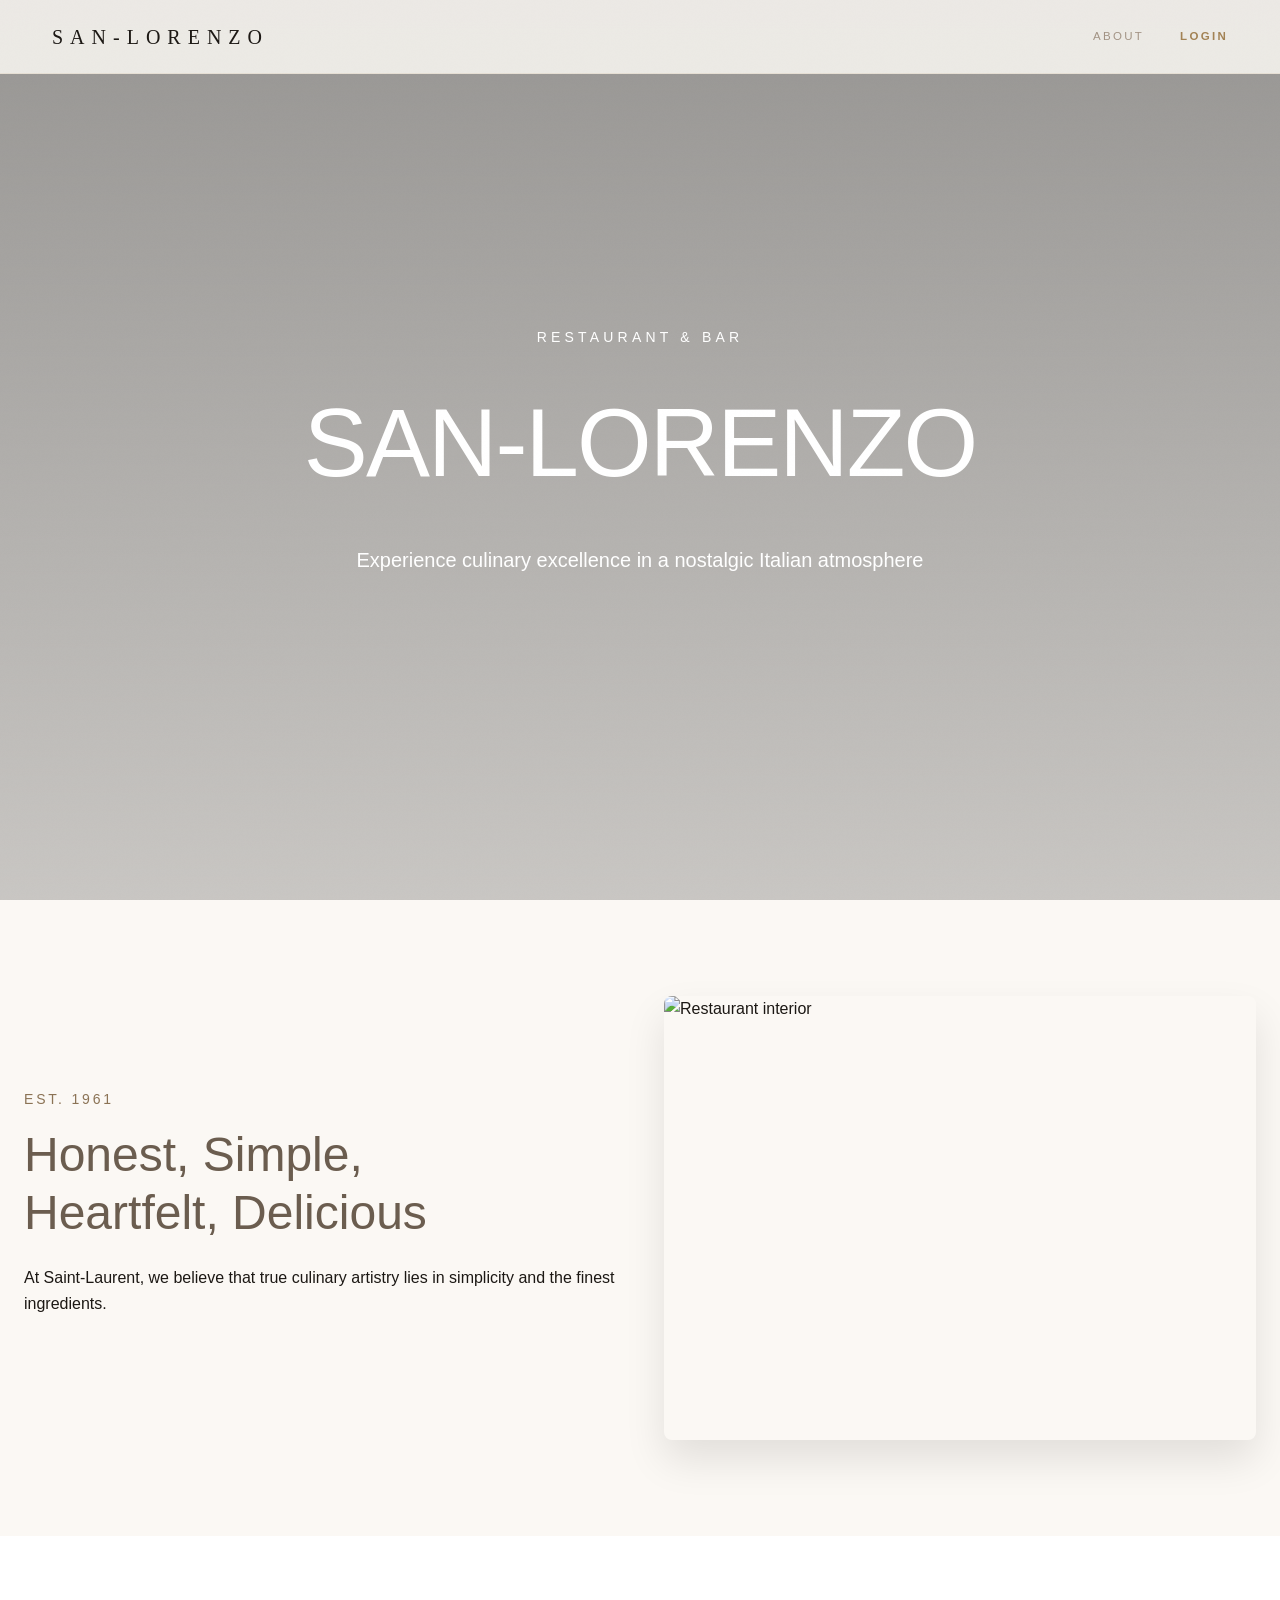
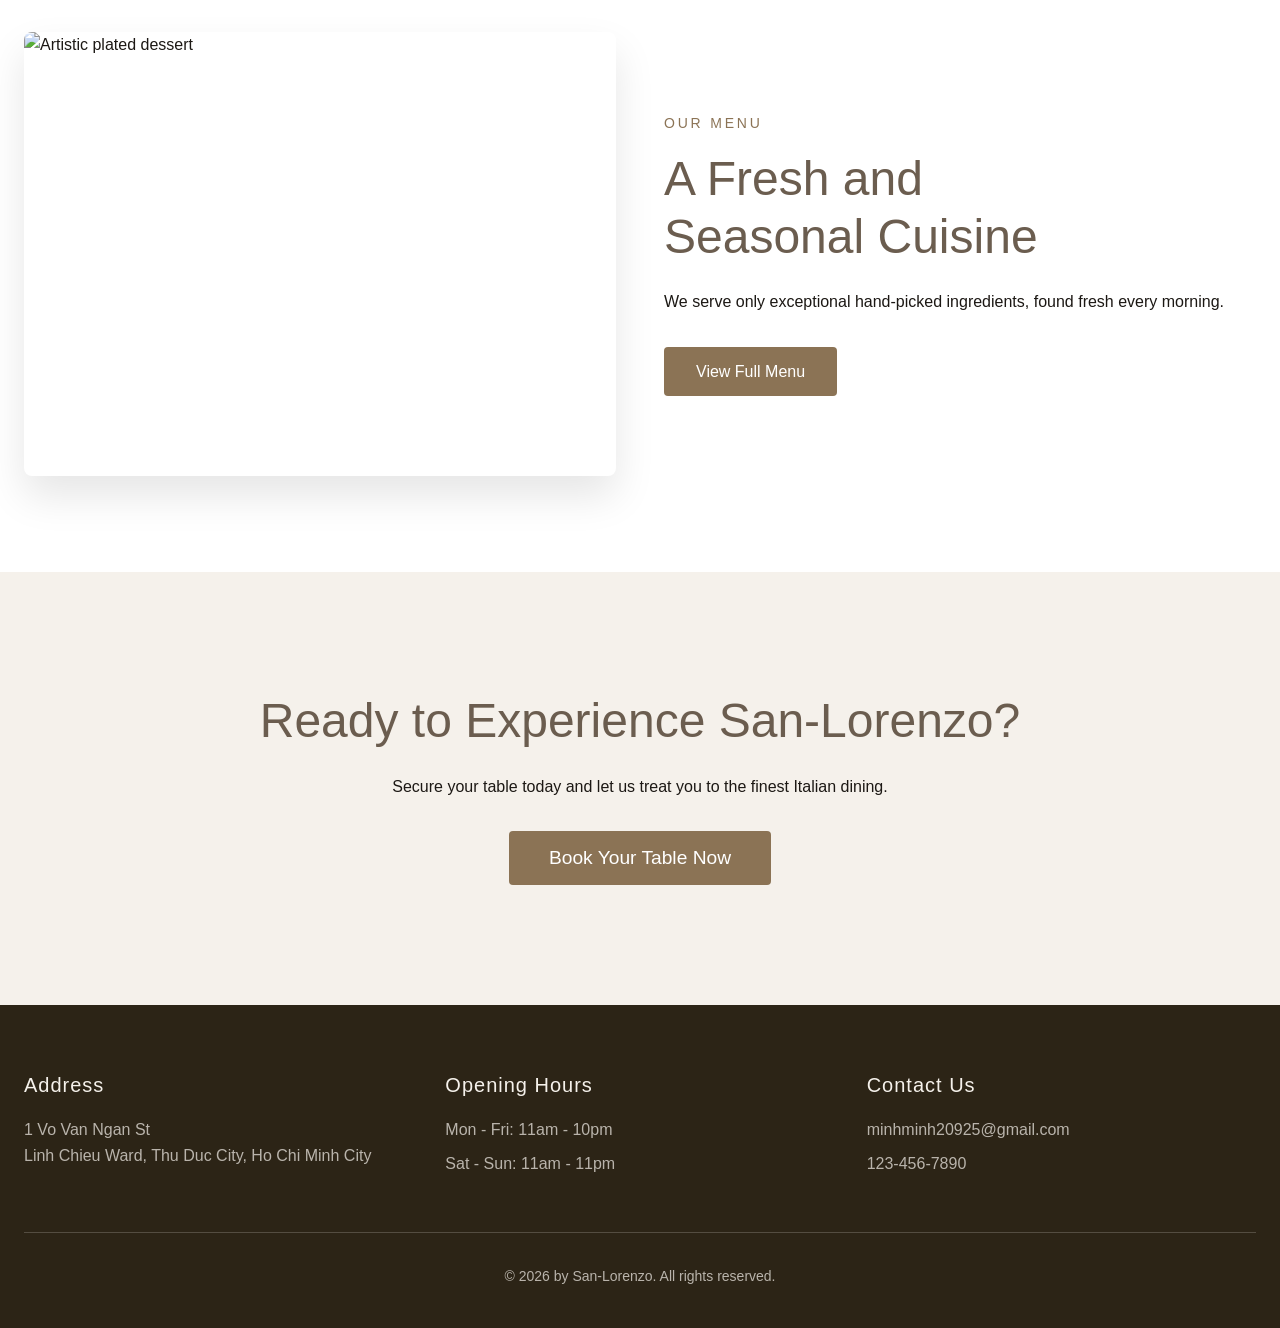
==== web-customer/index.html @ d1b98085 "Add Reset Pass UI" ====
<!DOCTYPE html>
<html lang="en">
<head>
    <meta charset="UTF-8">
    <meta name="viewport" content="width=device-width, initial-scale=1.0">
    <title>Saint-Laurent Restaurant - Fine Dining Experience</title>
    <meta name="description" content="Experience exceptional cuisine at Saint-Laurent Restaurant.">
    <link rel="stylesheet" href="assets/css/main.css">
</head>
<body>

<header id="main-header">
    <a href="index.html" class="logo">SAN-LORENZO</a>
    <nav class="nav-links">
        <a href="#about" class="nav-link">About</a>
        <a href="#" class="nav-link auth-action-btn" id="header-auth-btn" style="color: var(--gold); font-weight: bold;">Login</a>
        <a href="#" class="nav-link hidden" id="logout-btn">Logout</a>
    </nav>
</header>

<section class="hero">
    <div class="hero-bg"></div>
    <div class="hero-overlay"></div>
    <div class="container hero-content fade-in">
        <span class="hero-subtitle">Restaurant & Bar</span>
        <h1>SAN-LORENZO</h1>
        <p style="font-size: 1.25rem;">Experience culinary excellence in a nostalgic Italian atmosphere</p>
    </div>
</section>

<section id="about" class="section">
    <div class="container grid-2">
        <div class="fade-in">
            <span class="tagline">Est. 1961</span>
            <h2 class="section-title">Honest, Simple,<br>Heartfelt, Delicious</h2>
            <p style="margin-bottom: 2rem;">At Saint-Laurent, we believe that true culinary artistry lies in simplicity and the finest ingredients.</p>
        </div>
        <div class="fade-in" style="transition-delay: 0.2s;">
            <div class="image-wrapper">
                <img src="https://horizons-cdn.hostinger.com/6707bb84-8c4f-444d-b6a9-fda62e5d70c9/liubov-ilchuk-_qzowg2oaj4-unsplash-19MDs.jpg" alt="Restaurant interior">
            </div>
        </div>
    </div>
</section>

<section id="menu" class="section bg-white">
    <div class="container grid-2">
        <div class="fade-in">
            <div class="image-wrapper">
                <img src="https://horizons-cdn.hostinger.com/6707bb84-8c4f-444d-b6a9-fda62e5d70c9/nima-naseri-hxoqzxezzmi-unsplash-TOrf6.jpg" alt="Artistic plated dessert">
            </div>
        </div>
        <div class="fade-in" style="transition-delay: 0.2s;">
            <span class="tagline">Our Menu</span>
            <h2 class="section-title">A Fresh and<br>Seasonal Cuisine</h2>
            <p style="margin-bottom: 2rem;">We serve only exceptional hand-picked ingredients, found fresh every morning.</p>
            <a href="#" class="btn">View Full Menu</a>
        </div>
    </div>
</section>

<section class="section bg-primary" style="text-align: center; padding: 120px 0;">
    <div class="container fade-in">
        <h2 class="section-title">Ready to Experience San-Lorenzo?</h2>
        <p style="margin-bottom: 2rem; max-width: 600px; margin-left: auto; margin-right: auto;">
            Secure your table today and let us treat you to the finest Italian dining.
        </p>
        <button class="btn auth-action-btn" style="font-size: 1.2rem; padding: 16px 40px;">
            Book Your Table Now
        </button>
    </div>
</section>

<footer id="contact">
    <div class="container">
        <div class="grid-3">
            <div class="fade-in">
                <h3>Address</h3>
                <address>1 Vo Van Ngan St<br>Linh Chieu Ward, Thu Duc City, Ho Chi Minh City</address>
            </div>
            <div class="fade-in" style="transition-delay: 0.2s;">
                <h3>Opening Hours</h3>
                <p>Mon - Fri: 11am - 10pm</p>
                <p>Sat - Sun: 11am - 11pm</p>
            </div>
            <div class="fade-in" style="transition-delay: 0.4s;">
                <h3>Contact Us</h3>
                <p>minhminh20925@gmail.com</p>
                <p>123-456-7890</p>
            </div>
        </div>
        <div class="footer-bottom">
            <p>© 2026 by San-Lorenzo. All rights reserved.</p>
        </div>
    </div>
</footer>

<div id="login-modal" class="modal-overlay hidden">
    <div class="modal-container fade-in appear">
        <button class="close-btn">&times;</button>
        <div class="form-card" style="margin: 0; box-shadow: none;">
            <div class="text-center" style="margin-bottom: 2rem;">
                <h2 class="section-title" style="margin-bottom: 0.5rem; font-size: 2rem;">Welcome</h2>
                <p>Please log in to make a reservation</p>
            </div>
            <form id="login-form">
                <div class="form-group">
                    <label class="form-label">Email *</label>
                    <input type="email" id="login-email" class="form-control" placeholder="minh@gmail.com" required>
                </div>
                <div class="form-group" style="margin-bottom: 10px;">
                    <label class="form-label">Password *</label>
                    <div class="password-wrapper">
                        <input type="password" id="login-password" class="form-control" placeholder="••••••••" required>
                        <button type="button" class="toggle-password" tabindex="-1" aria-label="Toggle password visibility">
                            <svg class="eye-icon" xmlns="http://www.w3.org/2000/svg" width="20" height="20" viewBox="0 0 24 24" fill="none" stroke="currentColor" stroke-width="2" stroke-linecap="round" stroke-linejoin="round"><path d="M2 12s3-7 10-7 10 7 10 7-3 7-10 7-10-7-10-7Z"/><circle cx="12" cy="12" r="3"/></svg>
                        </button>
                    </div>
                </div>
                <div style="text-align: right; margin-bottom: 24px;">
                    <a href="#" id="show-forgot-btn" style="color: var(--text-main); font-size: 0.85rem; text-decoration: underline;">Forgot password?</a>
                </div>
                <button type="submit" class="btn" style="width: 100%; padding: 16px; font-size: 1.1rem;">Login</button>
                <p style="text-align: center; margin-top: 1.5rem; font-size: 0.9rem;">
                    Don't have an account? <a href="#" id="show-register-btn" style="color: var(--accent); font-weight: bold;">Register here</a>
                </p>
            </form>
        </div>
    </div>
</div>

<div id="register-modal" class="modal-overlay hidden">
    <div class="modal-container fade-in appear" style="max-height: 90vh; overflow-y: auto;">
        <button class="close-btn">&times;</button>
        <div class="form-card" style="margin: 0; box-shadow: none;">
            <div class="text-center" style="margin-bottom: 2rem;">
                <h2 class="section-title" style="margin-bottom: 0.5rem; font-size: 2rem;">Create Account</h2>
            </div>
            <form id="register-form">
                <div class="form-group">
                    <label class="form-label">Full Name *</label>
                    <input type="text" id="reg-name" class="form-control" placeholder="Truong Minh" required>
                </div>
                <div class="form-group">
                    <label class="form-label">Phone *</label>
                    <input type="tel" id="reg-phone" class="form-control" placeholder="+84 1234567890" required>
                </div>
                <div class="form-group">
                    <label class="form-label">Email *</label>
                    <input type="email" id="reg-email" class="form-control" placeholder="minh@gmail.com" required>
                </div>
                <div class="form-group">
                    <label class="form-label">Password *</label>
                    <div class="password-wrapper">
                        <input type="password" id="reg-password" class="form-control" placeholder="••••••••" required>
                        <button type="button" class="toggle-password" tabindex="-1" aria-label="Toggle password visibility">
                            <svg class="eye-icon" xmlns="http://www.w3.org/2000/svg" width="20" height="20" viewBox="0 0 24 24" fill="none" stroke="currentColor" stroke-width="2" stroke-linecap="round" stroke-linejoin="round"><path d="M2 12s3-7 10-7 10 7 10 7-3 7-10 7-10-7-10-7Z"/><circle cx="12" cy="12" r="3"/></svg>
                        </button>
                    </div>
                </div>
                <div class="form-group">
                    <label class="form-label">Confirm Password *</label>
                    <div class="password-wrapper">
                        <input type="password" id="reg-confirm-password" class="form-control" placeholder="••••••••" required>
                        <button type="button" class="toggle-password" tabindex="-1" aria-label="Toggle password visibility">
                            <svg class="eye-icon" xmlns="http://www.w3.org/2000/svg" width="20" height="20" viewBox="0 0 24 24" fill="none" stroke="currentColor" stroke-width="2" stroke-linecap="round" stroke-linejoin="round"><path d="M2 12s3-7 10-7 10 7 10 7-3 7-10 7-10-7-10-7Z"/><circle cx="12" cy="12" r="3"/></svg>
                        </button>
                    </div>
                </div>
                <button type="submit" class="btn" style="width: 100%; padding: 16px; font-size: 1.1rem;">Register</button>
                <p style="text-align: center; margin-top: 1.5rem; font-size: 0.9rem;">
                    Already have an account? <a href="#" id="show-login-btn" style="color: var(--accent); font-weight: bold;">Login here</a>
                </p>
            </form>
        </div>
    </div>
</div>

<div id="forgot-modal" class="modal-overlay hidden">
    <div class="modal-container fade-in appear">
        <button class="close-btn">&times;</button>
        <div class="form-card" style="margin: 0; box-shadow: none;">
            <div class="text-center" style="margin-bottom: 2rem;">
                <h2 class="section-title" style="margin-bottom: 0.5rem; font-size: 2rem;">Reset Password</h2>
                <p>Enter your email to receive a reset link</p>
            </div>
            <form id="forgot-form">
                <div class="form-group">
                    <label class="form-label">Email *</label>
                    <input type="email" id="forgot-email" class="form-control" placeholder="minh@gmail.com" required>
                </div>
                <button type="submit" class="btn" style="width: 100%; padding: 16px; font-size: 1.1rem;">Continue</button>
                <p style="text-align: center; margin-top: 1.5rem; font-size: 0.9rem;">
                    Remembered? <a href="#" id="back-to-login-btn" style="color: var(--accent); font-weight: bold;">Back to Login</a>
                </p>
            </form>
        </div>
    </div>
</div>

<div id="reset-modal" class="modal-overlay hidden">
    <div class="modal-container fade-in appear">
        <button class="close-btn">&times;</button>
        <div class="form-card" style="margin: 0; box-shadow: none;">
            <div class="text-center" style="margin-bottom: 2rem;">
                <h2 class="section-title" style="margin-bottom: 0.5rem; font-size: 2rem;">New Password</h2>
                <p>Please create a new password</p>
            </div>
            <form id="reset-form">
                <div class="form-group">
                    <label class="form-label">New Password *</label>
                    <div class="password-wrapper">
                        <input type="password" id="reset-password" class="form-control" placeholder="••••••••" required>
                        <button type="button" class="toggle-password" tabindex="-1" aria-label="Toggle password visibility">
                            <svg class="eye-icon" xmlns="http://www.w3.org/2000/svg" width="20" height="20" viewBox="0 0 24 24" fill="none" stroke="currentColor" stroke-width="2" stroke-linecap="round" stroke-linejoin="round"><path d="M2 12s3-7 10-7 10 7 10 7-3 7-10 7-10-7-10-7Z"/><circle cx="12" cy="12" r="3"/></svg>
                        </button>
                    </div>
                </div>
                <div class="form-group">
                    <label class="form-label">Confirm Password *</label>
                    <div class="password-wrapper">
                        <input type="password" id="reset-confirm" class="form-control" placeholder="••••••••" required>
                        <button type="button" class="toggle-password" tabindex="-1" aria-label="Toggle password visibility">
                            <svg class="eye-icon" xmlns="http://www.w3.org/2000/svg" width="20" height="20" viewBox="0 0 24 24" fill="none" stroke="currentColor" stroke-width="2" stroke-linecap="round" stroke-linejoin="round"><path d="M2 12s3-7 10-7 10 7 10 7-3 7-10 7-10-7-10-7Z"/><circle cx="12" cy="12" r="3"/></svg>
                        </button>
                    </div>
                </div>
                <button type="submit" class="btn" style="width: 100%; padding: 16px; font-size: 1.1rem;">Update Password</button>
            </form>
        </div>
    </div>
</div>

<script type="module" src="js/pages/home.js"></script>

</body>
</html>
---- web-customer/assets/css/main.css ----
/* --- BASE --- */
@import url('base/variables.css');
@import url('base/reset.css');

/* --- LAYOUT --- */
@import url('layout/header.css');
@import url('layout/footer.css');

/* --- COMPONENTS --- */
@import url('components/buttons.css');
@import url('components/forms.css');
@import url('components/modals.css');

/* --- PAGES --- */
@import url('pages/home.css');
@import url('pages/reservation.css');
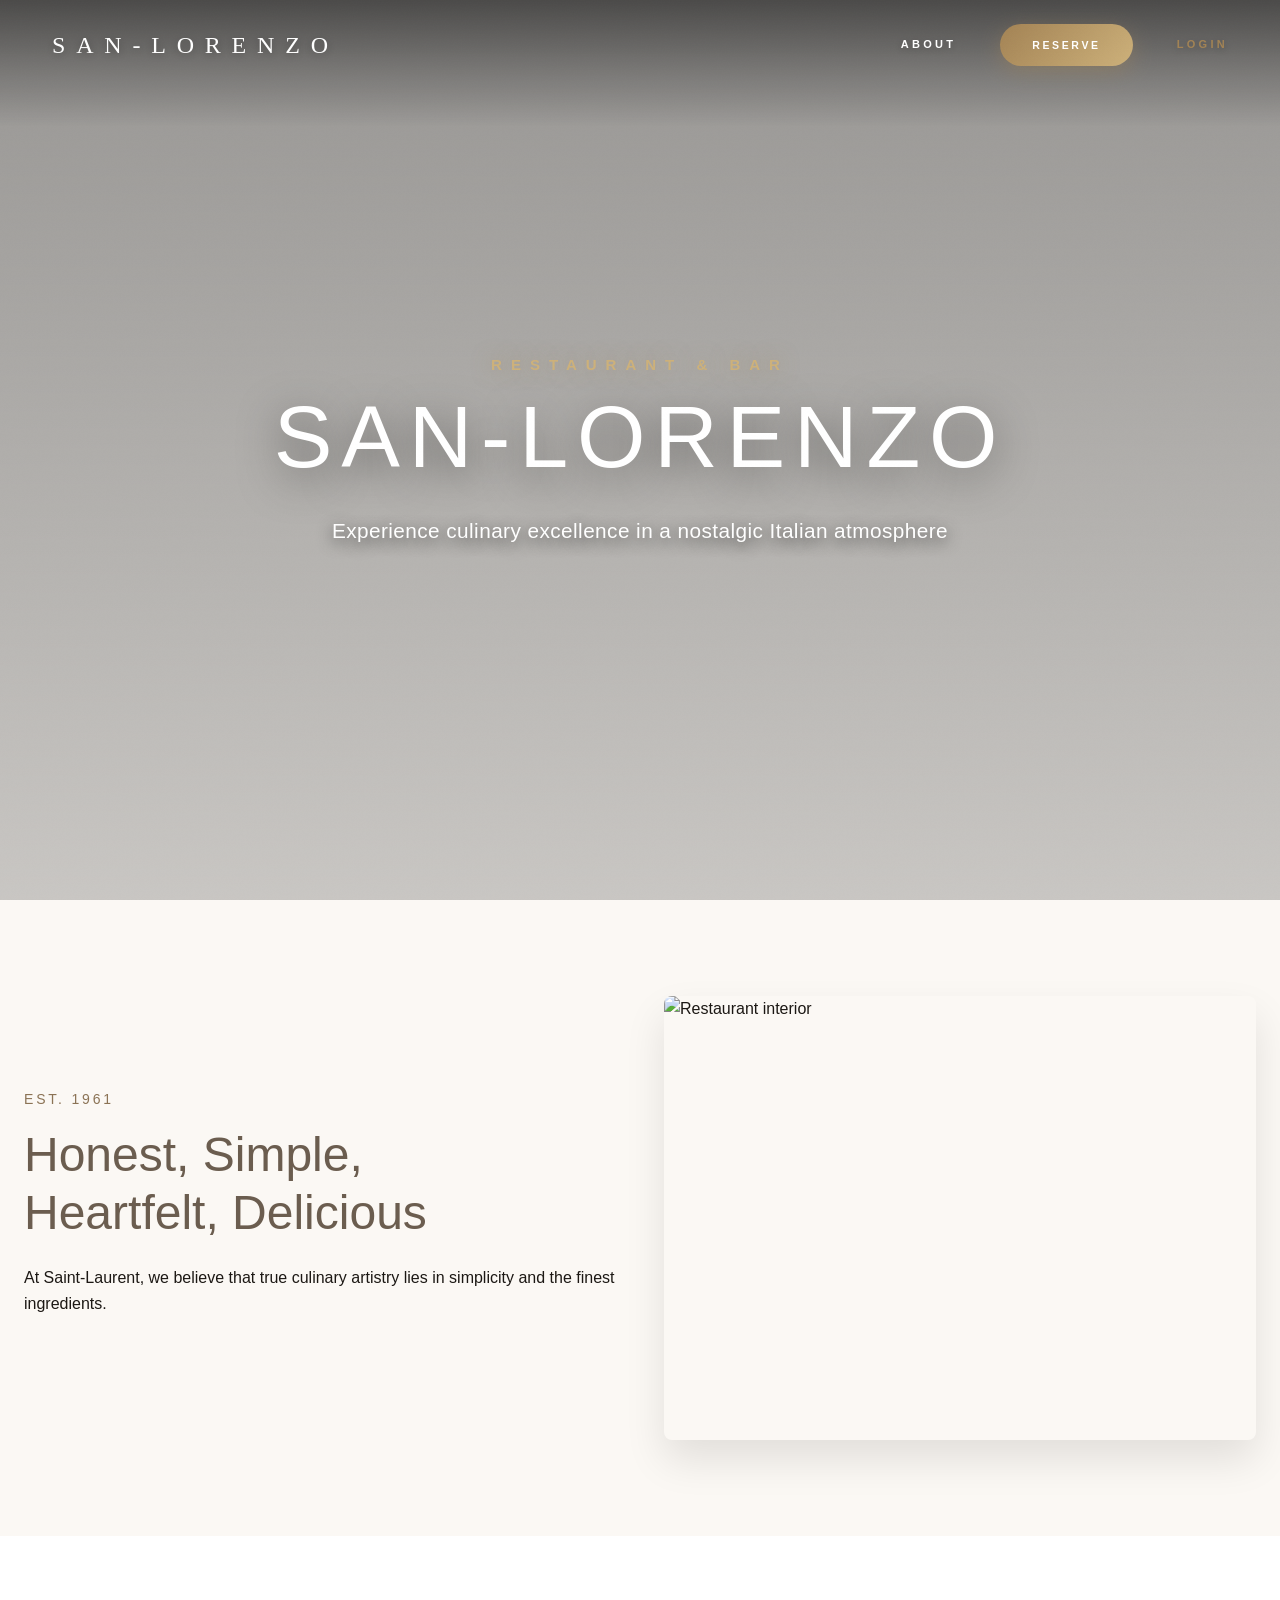
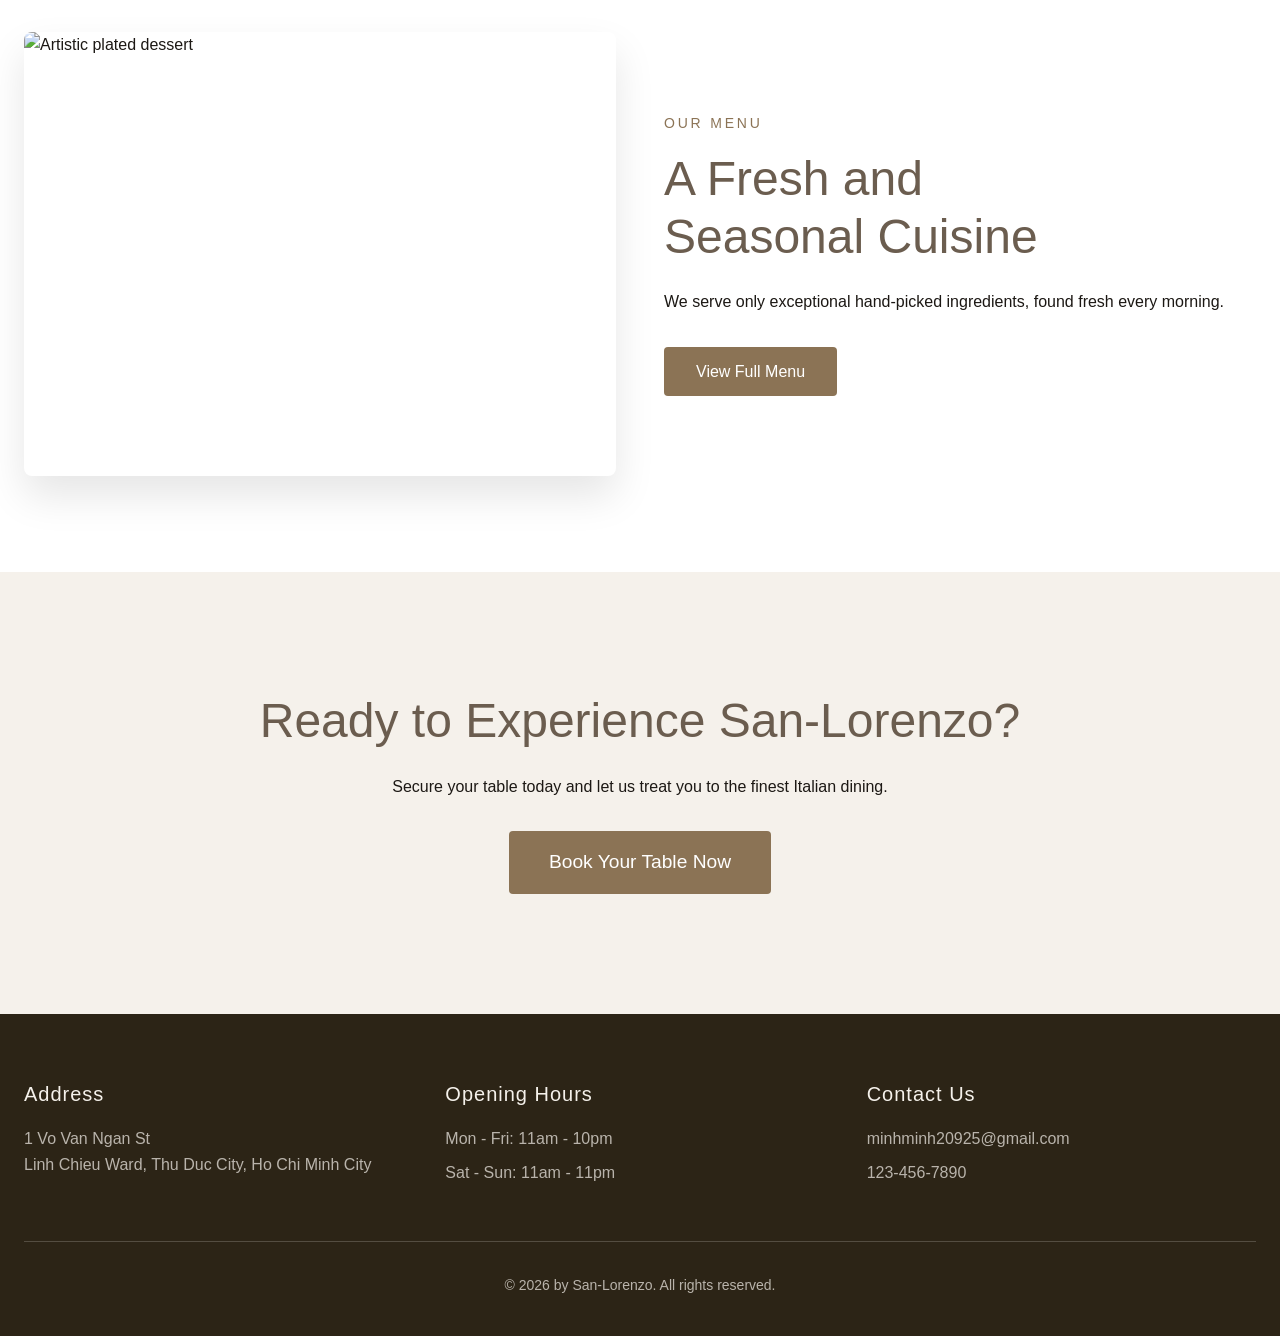
==== commit 1b462635: "update reservation flow + UI improvements" ====
--- a/web-customer/index.html
+++ b/web-customer/index.html
@@ -12,9 +12,17 @@
 <header id="main-header">
     <a href="index.html" class="logo">SAN-LORENZO</a>
     <nav class="nav-links">
-        <a href="#about" class="nav-link">About</a>
+        <a href="index.html#about" class="nav-link">About</a>
+        <a href="reservation.html" class="nav-link btn-reserve-header">Reserve</a>
+        
+        <!-- Nhóm hiển thị khi chưa đăng nhập (Sẽ được JS điều khiển) -->
         <a href="#" class="nav-link auth-action-btn" id="header-auth-btn" style="color: var(--gold); font-weight: bold;">Login</a>
-        <a href="#" class="nav-link hidden" id="logout-btn">Logout</a>
+        
+        <!-- Nhóm hiển thị khi đã đăng nhập (Sẽ được JS điều khiển) -->
+        <div id="nav-auth-group" class="nav-auth-group" style="display: none;">
+            <span class="nav-link user-hi" id="user-greeting">Hi, Guest</span>
+            <a href="#" class="nav-link" id="logout-btn">Sign Out</a>
+        </div>
     </nav>
 </header>
 
@@ -24,7 +32,7 @@
     <div class="container hero-content fade-in">
         <span class="hero-subtitle">Restaurant & Bar</span>
         <h1>SAN-LORENZO</h1>
-        <p style="font-size: 1.25rem;">Experience culinary excellence in a nostalgic Italian atmosphere</p>
+        <p>Experience culinary excellence in a nostalgic Italian atmosphere</p>
     </div>
 </section>
 
@@ -65,9 +73,9 @@
         <p style="margin-bottom: 2rem; max-width: 600px; margin-left: auto; margin-right: auto;">
             Secure your table today and let us treat you to the finest Italian dining.
         </p>
-        <button class="btn auth-action-btn" style="font-size: 1.2rem; padding: 16px 40px;">
+        <a href="reservation.html" class="btn" style="font-size: 1.2rem; padding: 16px 40px; display: inline-block;">
             Book Your Table Now
-        </button>
+        </a>
     </div>
 </section>
 
@@ -95,6 +103,25 @@
     </div>
 </footer>
 
+    <!-- MY BOOKINGS MODAL (Đồng bộ với trang reservation) -->
+    <div id="bookings-modal" class="modal-overlay hidden" style="z-index: 2000;">
+        <div class="modal-container fade-in appear" style="max-width: 500px;">
+            <button class="close-btn" id="close-bookings-btn">&times;</button>
+            <div class="form-card" style="margin: 0; box-shadow: none; background: transparent;">
+                <h3 class="section-title" style="font-size: 24px; font-style: italic; margin-bottom: 24px; border-bottom: 1px solid var(--parchment); padding-bottom: 12px;">Your Reservations</h3>
+                
+                <div class="modal-tabs" style="display: flex; gap: 32px; border-bottom: 1px solid var(--parchment); margin-bottom: 24px;">
+                    <button class="tab-btn active" id="tab-upcoming">Upcoming</button>
+                    <button class="tab-btn" id="tab-history">History</button>
+                </div>
+
+                <div id="bookings-list" class="booking-list" style="max-height: 400px; overflow-y: auto;">
+                    <p class="empty-state">Loading your reservations...</p>
+                </div>
+            </div>
+        </div>
+    </div>
+
 <div id="login-modal" class="modal-overlay hidden">
     <div class="modal-container fade-in appear">
         <button class="close-btn">&times;</button>
--- a/web-customer/assets/css/main.css
+++ b/web-customer/assets/css/main.css
@@ -10,6 +10,7 @@
 @import url('components/buttons.css');
 @import url('components/forms.css');
 @import url('components/modals.css');
+@import url('components/notifications.css');
 
 /* --- PAGES --- */
 @import url('pages/home.css');
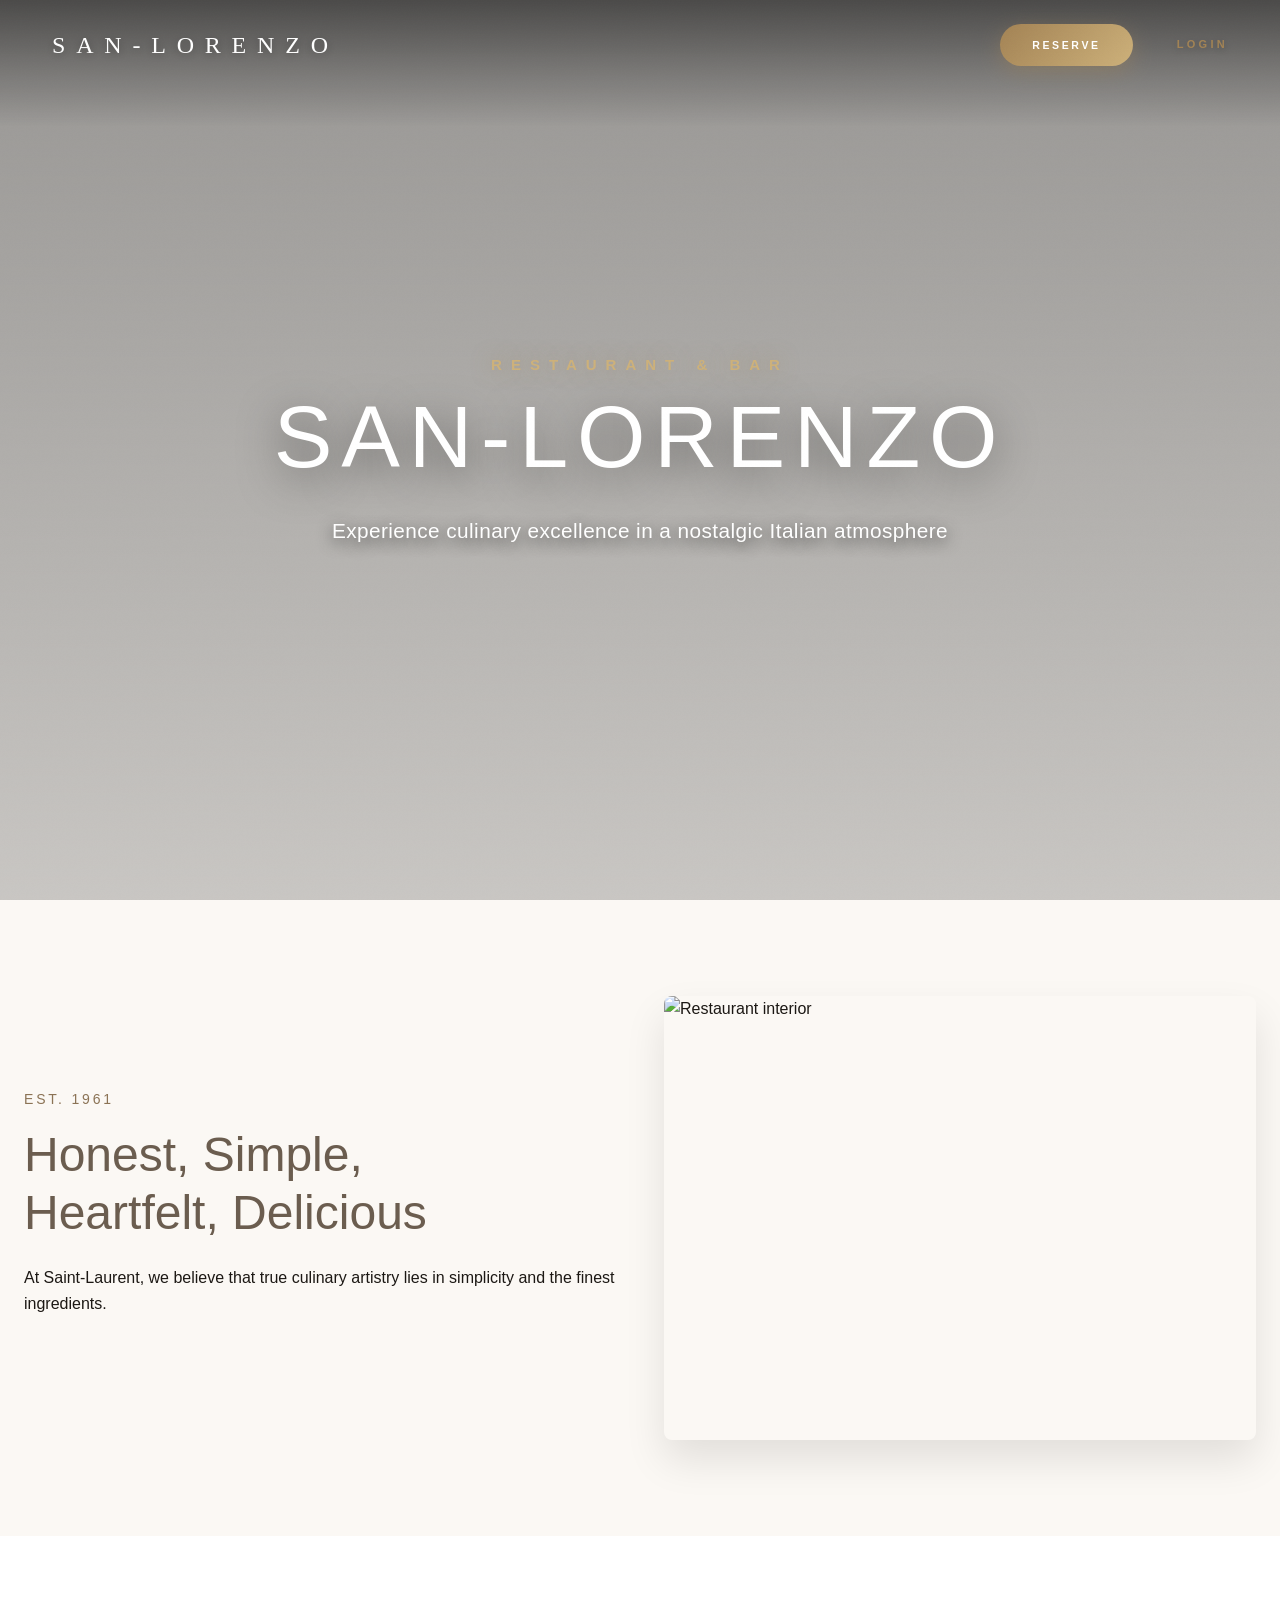
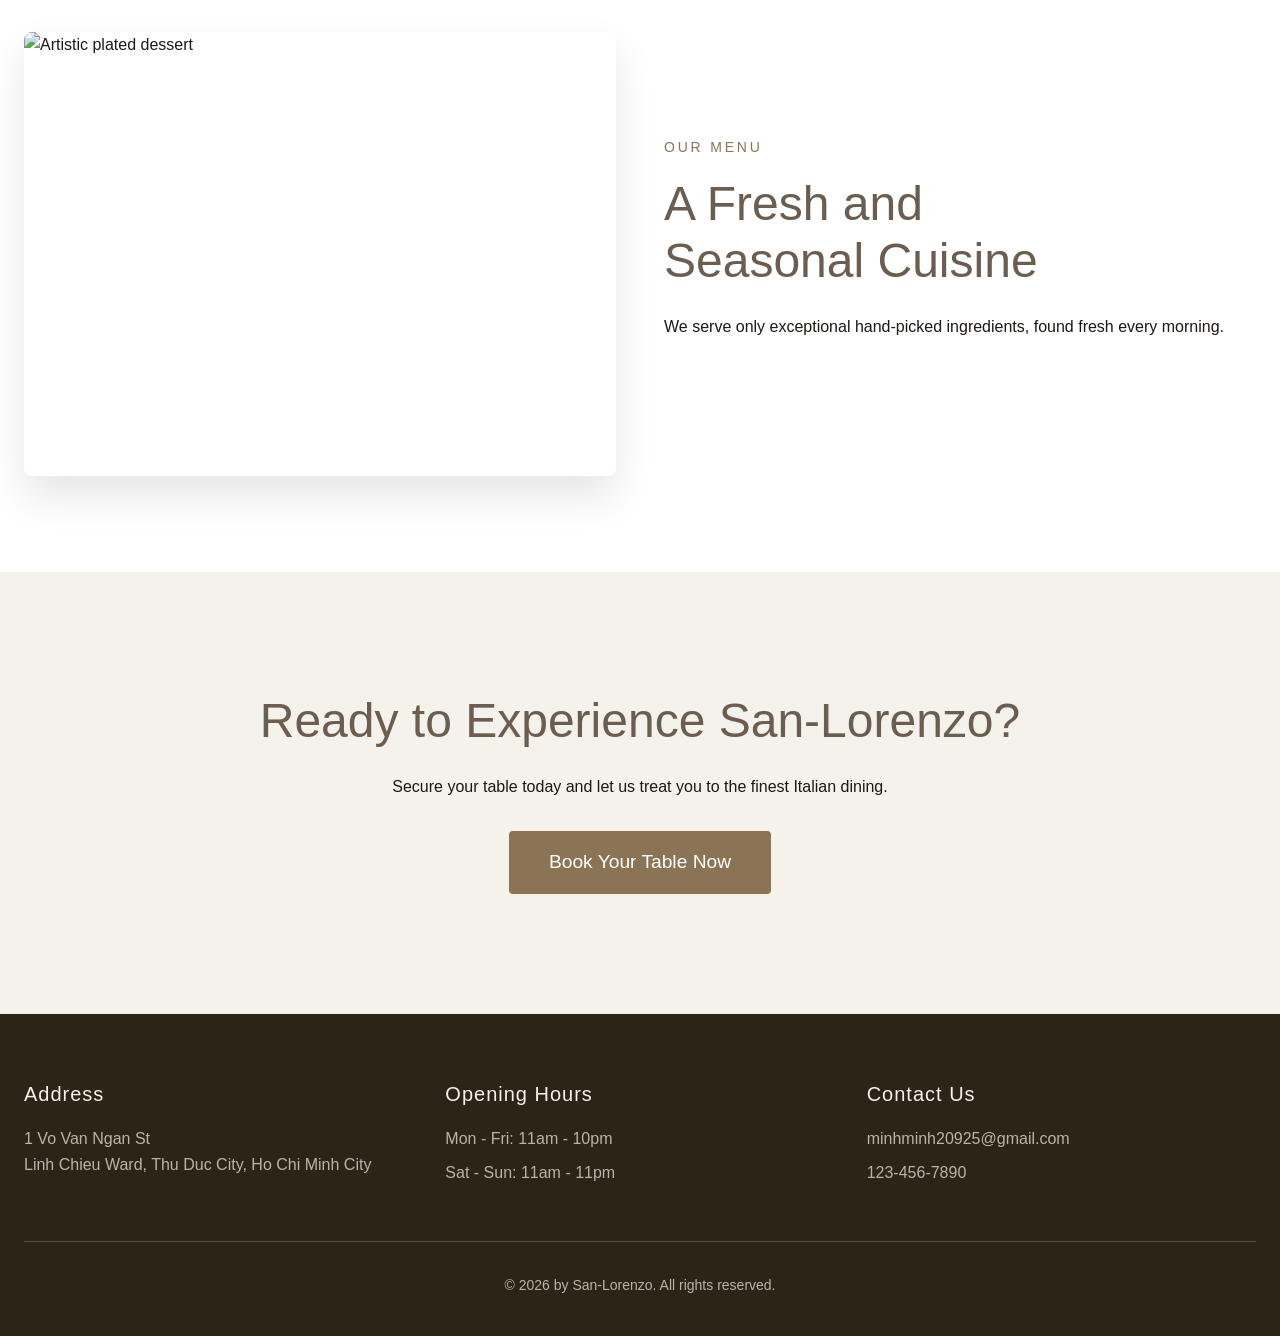
==== commit 1e76fbde: "Update profile + change password + email service" ====
--- a/web-customer/index.html
+++ b/web-customer/index.html
@@ -12,16 +12,30 @@
 <header id="main-header">
     <a href="index.html" class="logo">SAN-LORENZO</a>
     <nav class="nav-links">
-        <a href="index.html#about" class="nav-link">About</a>
         <a href="reservation.html" class="nav-link btn-reserve-header">Reserve</a>
-        
-        <!-- Nhóm hiển thị khi chưa đăng nhập (Sẽ được JS điều khiển) -->
+
+        <!-- Chưa đăng nhập -->
         <a href="#" class="nav-link auth-action-btn" id="header-auth-btn" style="color: var(--gold); font-weight: bold;">Login</a>
         
-        <!-- Nhóm hiển thị khi đã đăng nhập (Sẽ được JS điều khiển) -->
+        <!-- Đã đăng nhập -->
         <div id="nav-auth-group" class="nav-auth-group" style="display: none;">
             <span class="nav-link user-hi" id="user-greeting">Hi, Guest</span>
-            <a href="#" class="nav-link" id="logout-btn">Sign Out</a>
+            <div class="gear-dropdown" id="gear-dropdown">
+                <button class="gear-btn" id="gear-btn">
+                    <svg viewBox="0 0 24 24"><circle cx="12" cy="12" r="3"/><path d="M19.4 15a1.65 1.65 0 0 0 .33 1.82l.06.06a2 2 0 1 1-2.83 2.83l-.06-.06a1.65 1.65 0 0 0-1.82-.33 1.65 1.65 0 0 0-1 1.51V21a2 2 0 0 1-4 0v-.09A1.65 1.65 0 0 0 9 19.4a1.65 1.65 0 0 0-1.82.33l-.06.06a2 2 0 1 1-2.83-2.83l.06-.06A1.65 1.65 0 0 0 4.68 15a1.65 1.65 0 0 0-1.51-1H3a2 2 0 0 1 0-4h.09A1.65 1.65 0 0 0 4.6 9a1.65 1.65 0 0 0-.33-1.82l-.06-.06a2 2 0 1 1 2.83-2.83l.06.06A1.65 1.65 0 0 0 9 4.68a1.65 1.65 0 0 0 1-1.51V3a2 2 0 0 1 4 0v.09a1.65 1.65 0 0 0 1 1.51 1.65 1.65 0 0 0 1.82-.33l.06-.06a2 2 0 1 1 2.83 2.83l-.06.06A1.65 1.65 0 0 0 19.4 9a1.65 1.65 0 0 0 1.51 1H21a2 2 0 0 1 0 4h-.09a1.65 1.65 0 0 0-1.51 1z"/></svg>
+                </button>
+                <div class="gear-menu">
+                    <a href="profile.html" class="gear-menu-item">
+                        <svg viewBox="0 0 24 24"><path d="M20 21v-2a4 4 0 0 0-4-4H8a4 4 0 0 0-4 4v2"/><circle cx="12" cy="7" r="4"/></svg>
+                        Profile
+                    </a>
+                    <div class="gear-menu-divider"></div>
+                    <button class="gear-menu-item danger" id="logout-btn">
+                        <svg viewBox="0 0 24 24"><path d="M9 21H5a2 2 0 0 1-2-2V5a2 2 0 0 1 2-2h4"/><polyline points="16 17 21 12 16 7"/><line x1="21" y1="12" x2="9" y2="12"/></svg>
+                        Sign Out
+                    </button>
+                </div>
+            </div>
         </div>
     </nav>
 </header>
@@ -62,7 +76,6 @@
             <span class="tagline">Our Menu</span>
             <h2 class="section-title">A Fresh and<br>Seasonal Cuisine</h2>
             <p style="margin-bottom: 2rem;">We serve only exceptional hand-picked ingredients, found fresh every morning.</p>
-            <a href="#" class="btn">View Full Menu</a>
         </div>
     </div>
 </section>
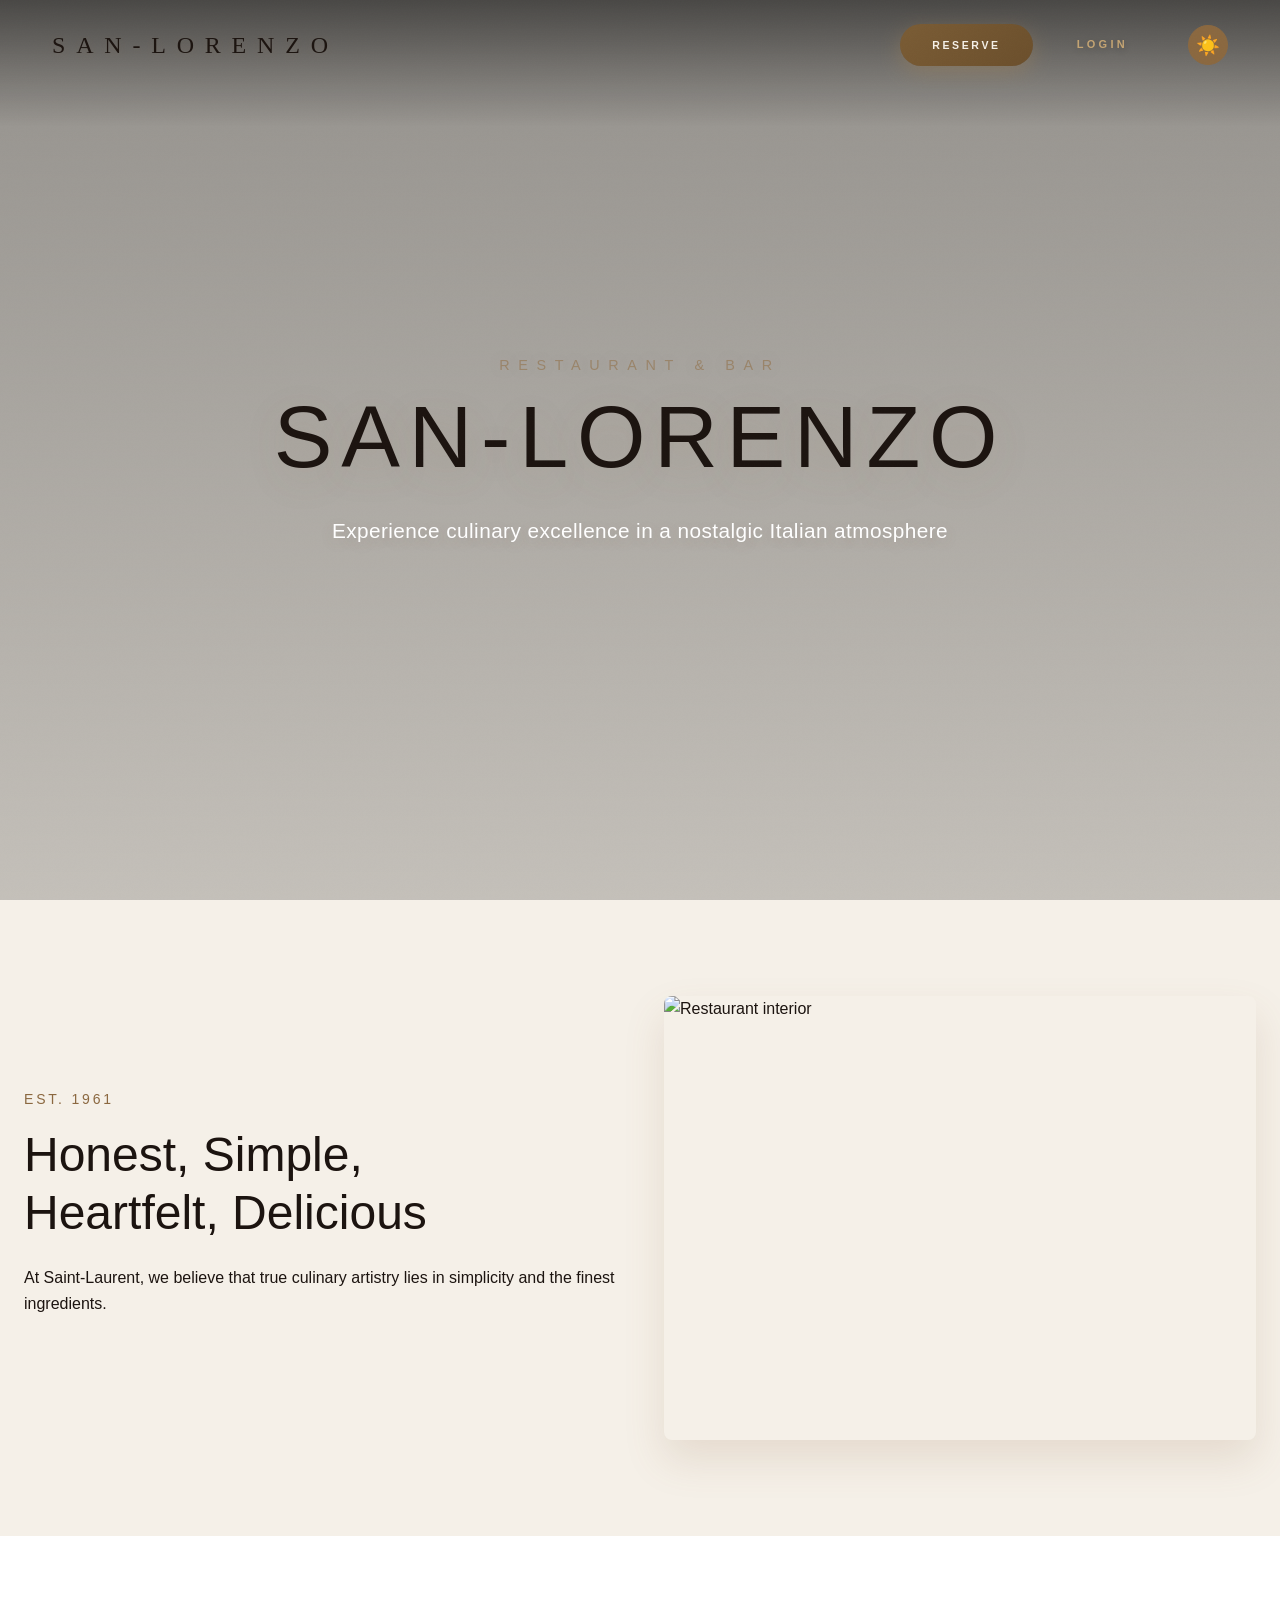
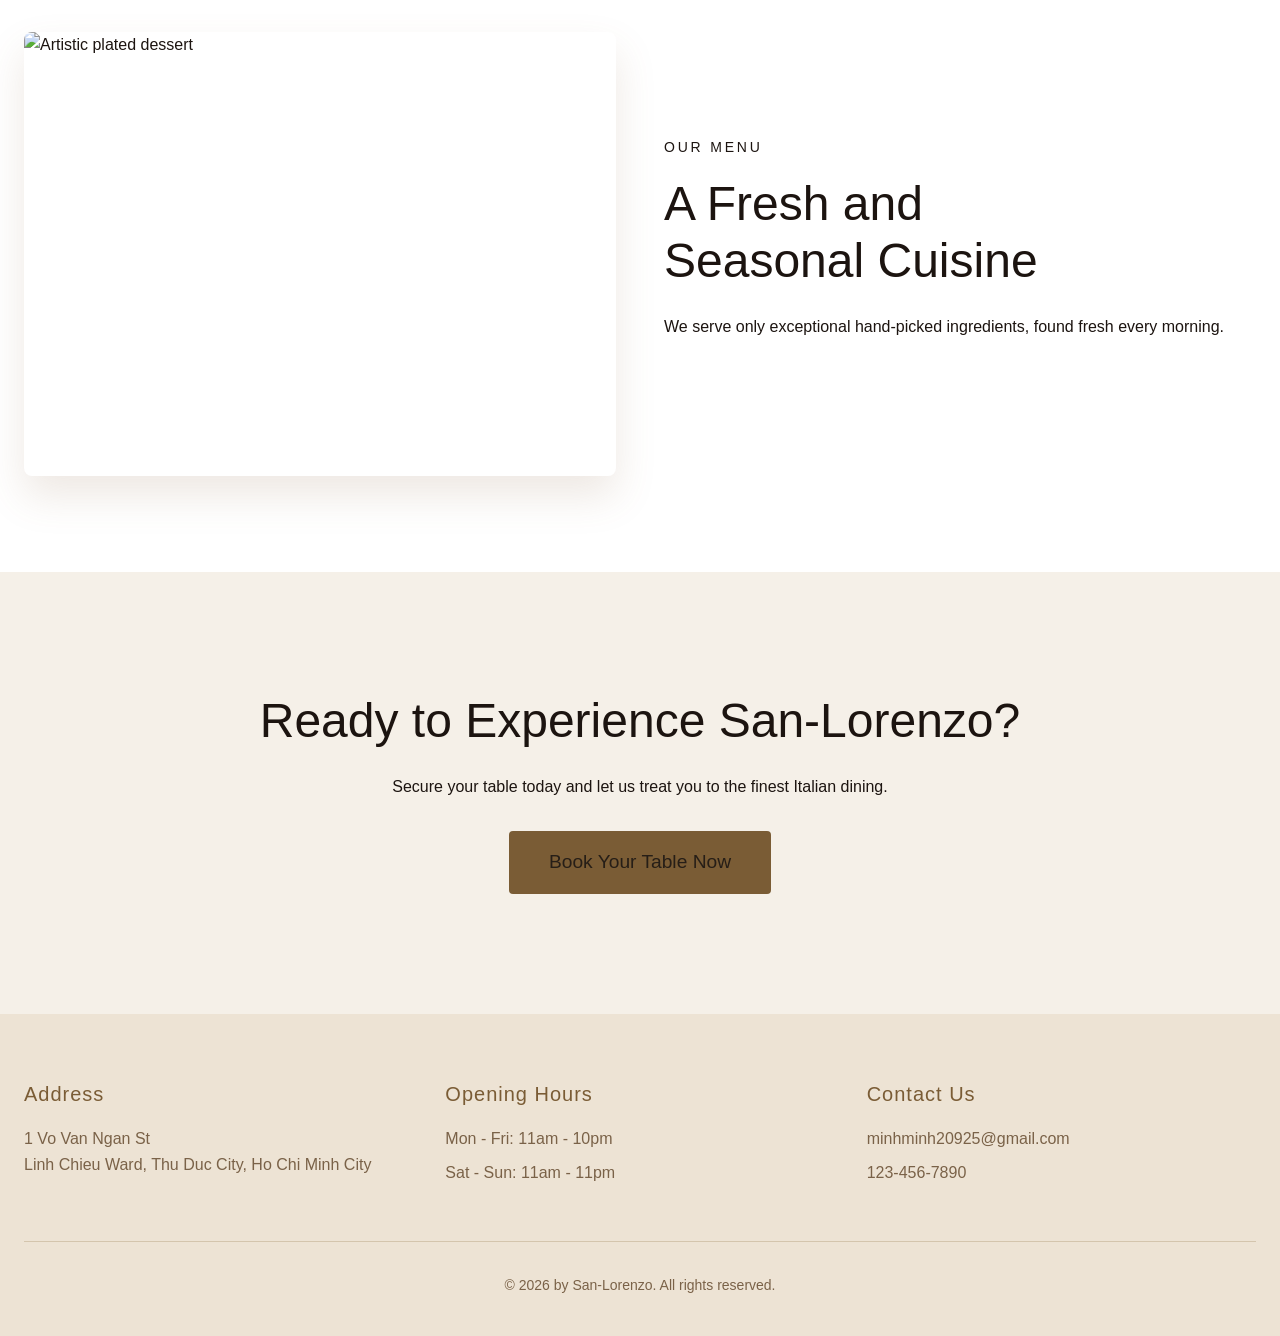
==== commit a16fba74: "Add dark/white mode feature" ====
--- a/web-customer/index.html
+++ b/web-customer/index.html
@@ -1,129 +1,164 @@
 <!DOCTYPE html>
 <html lang="en">
+
 <head>
+    <script>
+      (function(){
+        var s = localStorage.getItem('sl-theme');
+        var p = window.matchMedia('(prefers-color-scheme: light)').matches;
+        if(s==='light'||(!s&&p)){
+          document.documentElement.style.backgroundColor='#F5F0E8';
+          document.body && document.body.classList.add('light-mode');
+        } else {
+          document.documentElement.style.backgroundColor='#1C1410';
+        }
+      })();
+    </script>
     <meta charset="UTF-8">
     <meta name="viewport" content="width=device-width, initial-scale=1.0">
     <title>Saint-Laurent Restaurant - Fine Dining Experience</title>
     <meta name="description" content="Experience exceptional cuisine at Saint-Laurent Restaurant.">
     <link rel="stylesheet" href="assets/css/main.css">
 </head>
+
 <body>
 
-<header id="main-header">
-    <a href="index.html" class="logo">SAN-LORENZO</a>
-    <nav class="nav-links">
-        <a href="reservation.html" class="nav-link btn-reserve-header">Reserve</a>
-
-        <!-- Chưa đăng nhập -->
-        <a href="#" class="nav-link auth-action-btn" id="header-auth-btn" style="color: var(--gold); font-weight: bold;">Login</a>
-        
-        <!-- Đã đăng nhập -->
-        <div id="nav-auth-group" class="nav-auth-group" style="display: none;">
-            <span class="nav-link user-hi" id="user-greeting">Hi, Guest</span>
-            <div class="gear-dropdown" id="gear-dropdown">
-                <button class="gear-btn" id="gear-btn">
-                    <svg viewBox="0 0 24 24"><circle cx="12" cy="12" r="3"/><path d="M19.4 15a1.65 1.65 0 0 0 .33 1.82l.06.06a2 2 0 1 1-2.83 2.83l-.06-.06a1.65 1.65 0 0 0-1.82-.33 1.65 1.65 0 0 0-1 1.51V21a2 2 0 0 1-4 0v-.09A1.65 1.65 0 0 0 9 19.4a1.65 1.65 0 0 0-1.82.33l-.06.06a2 2 0 1 1-2.83-2.83l.06-.06A1.65 1.65 0 0 0 4.68 15a1.65 1.65 0 0 0-1.51-1H3a2 2 0 0 1 0-4h.09A1.65 1.65 0 0 0 4.6 9a1.65 1.65 0 0 0-.33-1.82l-.06-.06a2 2 0 1 1 2.83-2.83l.06.06A1.65 1.65 0 0 0 9 4.68a1.65 1.65 0 0 0 1-1.51V3a2 2 0 0 1 4 0v.09a1.65 1.65 0 0 0 1 1.51 1.65 1.65 0 0 0 1.82-.33l.06-.06a2 2 0 1 1 2.83 2.83l-.06.06A1.65 1.65 0 0 0 19.4 9a1.65 1.65 0 0 0 1.51 1H21a2 2 0 0 1 0 4h-.09a1.65 1.65 0 0 0-1.51 1z"/></svg>
-                </button>
-                <div class="gear-menu">
-                    <a href="profile.html" class="gear-menu-item">
-                        <svg viewBox="0 0 24 24"><path d="M20 21v-2a4 4 0 0 0-4-4H8a4 4 0 0 0-4 4v2"/><circle cx="12" cy="7" r="4"/></svg>
-                        Profile
-                    </a>
-                    <div class="gear-menu-divider"></div>
-                    <button class="gear-menu-item danger" id="logout-btn">
-                        <svg viewBox="0 0 24 24"><path d="M9 21H5a2 2 0 0 1-2-2V5a2 2 0 0 1 2-2h4"/><polyline points="16 17 21 12 16 7"/><line x1="21" y1="12" x2="9" y2="12"/></svg>
-                        Sign Out
+    <header id="main-header">
+        <a href="index.html" class="logo">SAN-LORENZO</a>
+        <nav class="nav-links">
+            <a href="reservation.html" class="nav-link btn-reserve-header">Reserve</a>
+
+            <a href="#" class="nav-link auth-action-btn" id="header-auth-btn"
+                style="color: var(--gold); font-weight: bold;">Login</a>
+
+            <button id="theme-toggle" class="theme-toggle-btn" aria-label="Switch to Light Mode" title="Switch to Light Mode">🌙</button>
+
+            <!-- Đã đăng nhập -->
+            <div id="nav-auth-group" class="nav-auth-group" style="display: none;">
+                <span class="nav-link user-hi" id="user-greeting">Hi, Guest</span>
+                <div class="gear-dropdown" id="gear-dropdown">
+                    <button class="gear-btn" id="gear-btn">
+                        <svg viewBox="0 0 24 24">
+                            <circle cx="12" cy="12" r="3" />
+                            <path
+                                d="M19.4 15a1.65 1.65 0 0 0 .33 1.82l.06.06a2 2 0 1 1-2.83 2.83l-.06-.06a1.65 1.65 0 0 0-1.82-.33 1.65 1.65 0 0 0-1 1.51V21a2 2 0 0 1-4 0v-.09A1.65 1.65 0 0 0 9 19.4a1.65 1.65 0 0 0-1.82.33l-.06.06a2 2 0 1 1-2.83-2.83l.06-.06A1.65 1.65 0 0 0 4.68 15a1.65 1.65 0 0 0-1.51-1H3a2 2 0 0 1 0-4h.09A1.65 1.65 0 0 0 4.6 9a1.65 1.65 0 0 0-.33-1.82l-.06-.06a2 2 0 1 1 2.83-2.83l.06.06A1.65 1.65 0 0 0 9 4.68a1.65 1.65 0 0 0 1-1.51V3a2 2 0 0 1 4 0v.09a1.65 1.65 0 0 0 1 1.51 1.65 1.65 0 0 0 1.82-.33l.06-.06a2 2 0 1 1 2.83 2.83l-.06.06A1.65 1.65 0 0 0 19.4 9a1.65 1.65 0 0 0 1.51 1H21a2 2 0 0 1 0 4h-.09a1.65 1.65 0 0 0-1.51 1z" />
+                        </svg>
                     </button>
-                </div>
-            </div>
-        </div>
-    </nav>
-</header>
-
-<section class="hero">
-    <div class="hero-bg"></div>
-    <div class="hero-overlay"></div>
-    <div class="container hero-content fade-in">
-        <span class="hero-subtitle">Restaurant & Bar</span>
-        <h1>SAN-LORENZO</h1>
-        <p>Experience culinary excellence in a nostalgic Italian atmosphere</p>
-    </div>
-</section>
-
-<section id="about" class="section">
-    <div class="container grid-2">
-        <div class="fade-in">
-            <span class="tagline">Est. 1961</span>
-            <h2 class="section-title">Honest, Simple,<br>Heartfelt, Delicious</h2>
-            <p style="margin-bottom: 2rem;">At Saint-Laurent, we believe that true culinary artistry lies in simplicity and the finest ingredients.</p>
-        </div>
-        <div class="fade-in" style="transition-delay: 0.2s;">
-            <div class="image-wrapper">
-                <img src="https://horizons-cdn.hostinger.com/6707bb84-8c4f-444d-b6a9-fda62e5d70c9/liubov-ilchuk-_qzowg2oaj4-unsplash-19MDs.jpg" alt="Restaurant interior">
-            </div>
-        </div>
-    </div>
-</section>
-
-<section id="menu" class="section bg-white">
-    <div class="container grid-2">
-        <div class="fade-in">
-            <div class="image-wrapper">
-                <img src="https://horizons-cdn.hostinger.com/6707bb84-8c4f-444d-b6a9-fda62e5d70c9/nima-naseri-hxoqzxezzmi-unsplash-TOrf6.jpg" alt="Artistic plated dessert">
-            </div>
-        </div>
-        <div class="fade-in" style="transition-delay: 0.2s;">
-            <span class="tagline">Our Menu</span>
-            <h2 class="section-title">A Fresh and<br>Seasonal Cuisine</h2>
-            <p style="margin-bottom: 2rem;">We serve only exceptional hand-picked ingredients, found fresh every morning.</p>
-        </div>
-    </div>
-</section>
-
-<section class="section bg-primary" style="text-align: center; padding: 120px 0;">
-    <div class="container fade-in">
-        <h2 class="section-title">Ready to Experience San-Lorenzo?</h2>
-        <p style="margin-bottom: 2rem; max-width: 600px; margin-left: auto; margin-right: auto;">
-            Secure your table today and let us treat you to the finest Italian dining.
-        </p>
-        <a href="reservation.html" class="btn" style="font-size: 1.2rem; padding: 16px 40px; display: inline-block;">
-            Book Your Table Now
-        </a>
-    </div>
-</section>
-
-<footer id="contact">
-    <div class="container">
-        <div class="grid-3">
+                    <div class="gear-menu">
+                        <a href="profile.html" class="gear-menu-item">
+                            <svg viewBox="0 0 24 24">
+                                <path d="M20 21v-2a4 4 0 0 0-4-4H8a4 4 0 0 0-4 4v2" />
+                                <circle cx="12" cy="7" r="4" />
+                            </svg>
+                            Profile
+                        </a>
+                        <div class="gear-menu-divider"></div>
+                        <button class="gear-menu-item danger" id="logout-btn">
+                            <svg viewBox="0 0 24 24">
+                                <path d="M9 21H5a2 2 0 0 1-2-2V5a2 2 0 0 1 2-2h4" />
+                                <polyline points="16 17 21 12 16 7" />
+                                <line x1="21" y1="12" x2="9" y2="12" />
+                            </svg>
+                            Sign Out
+                        </button>
+                    </div>
+                </div>
+            </div>
+        </nav>
+    </header>
+
+    <section class="hero">
+        <div class="hero-bg"></div>
+        <div class="hero-overlay"></div>
+        <div class="container hero-content fade-in">
+            <span class="hero-subtitle">Restaurant & Bar</span>
+            <h1>SAN-LORENZO</h1>
+            <p>Experience culinary excellence in a nostalgic Italian atmosphere</p>
+        </div>
+    </section>
+
+    <section id="about" class="section">
+        <div class="container grid-2">
             <div class="fade-in">
-                <h3>Address</h3>
-                <address>1 Vo Van Ngan St<br>Linh Chieu Ward, Thu Duc City, Ho Chi Minh City</address>
+                <span class="tagline">Est. 1961</span>
+                <h2 class="section-title">Honest, Simple,<br>Heartfelt, Delicious</h2>
+                <p style="margin-bottom: 2rem;">At Saint-Laurent, we believe that true culinary artistry lies in
+                    simplicity and the finest ingredients.</p>
             </div>
             <div class="fade-in" style="transition-delay: 0.2s;">
-                <h3>Opening Hours</h3>
-                <p>Mon - Fri: 11am - 10pm</p>
-                <p>Sat - Sun: 11am - 11pm</p>
-            </div>
-            <div class="fade-in" style="transition-delay: 0.4s;">
-                <h3>Contact Us</h3>
-                <p>minhminh20925@gmail.com</p>
-                <p>123-456-7890</p>
-            </div>
-        </div>
-        <div class="footer-bottom">
-            <p>© 2026 by San-Lorenzo. All rights reserved.</p>
-        </div>
-    </div>
-</footer>
+                <div class="image-wrapper">
+                    <img src="https://horizons-cdn.hostinger.com/6707bb84-8c4f-444d-b6a9-fda62e5d70c9/liubov-ilchuk-_qzowg2oaj4-unsplash-19MDs.jpg"
+                        alt="Restaurant interior">
+                </div>
+            </div>
+        </div>
+    </section>
+
+    <section id="menu" class="section bg-white">
+        <div class="container grid-2">
+            <div class="fade-in">
+                <div class="image-wrapper">
+                    <img src="https://horizons-cdn.hostinger.com/6707bb84-8c4f-444d-b6a9-fda62e5d70c9/nima-naseri-hxoqzxezzmi-unsplash-TOrf6.jpg"
+                        alt="Artistic plated dessert">
+                </div>
+            </div>
+            <div class="fade-in" style="transition-delay: 0.2s;">
+                <span class="tagline">Our Menu</span>
+                <h2 class="section-title">A Fresh and<br>Seasonal Cuisine</h2>
+                <p style="margin-bottom: 2rem;">We serve only exceptional hand-picked ingredients, found fresh every
+                    morning.</p>
+            </div>
+        </div>
+    </section>
+
+    <section class="section bg-primary" style="text-align: center; padding: 120px 0;">
+        <div class="container fade-in">
+            <h2 class="section-title">Ready to Experience San-Lorenzo?</h2>
+            <p style="margin-bottom: 2rem; max-width: 600px; margin-left: auto; margin-right: auto;">
+                Secure your table today and let us treat you to the finest Italian dining.
+            </p>
+            <a href="reservation.html" class="btn"
+                style="font-size: 1.2rem; padding: 16px 40px; display: inline-block;">
+                Book Your Table Now
+            </a>
+        </div>
+    </section>
+
+    <footer id="contact">
+        <div class="container">
+            <div class="grid-3">
+                <div class="fade-in">
+                    <h3>Address</h3>
+                    <address>1 Vo Van Ngan St<br>Linh Chieu Ward, Thu Duc City, Ho Chi Minh City</address>
+                </div>
+                <div class="fade-in" style="transition-delay: 0.2s;">
+                    <h3>Opening Hours</h3>
+                    <p>Mon - Fri: 11am - 10pm</p>
+                    <p>Sat - Sun: 11am - 11pm</p>
+                </div>
+                <div class="fade-in" style="transition-delay: 0.4s;">
+                    <h3>Contact Us</h3>
+                    <p>minhminh20925@gmail.com</p>
+                    <p>123-456-7890</p>
+                </div>
+            </div>
+            <div class="footer-bottom">
+                <p>© 2026 by San-Lorenzo. All rights reserved.</p>
+            </div>
+        </div>
+    </footer>
 
     <!-- MY BOOKINGS MODAL (Đồng bộ với trang reservation) -->
     <div id="bookings-modal" class="modal-overlay hidden" style="z-index: 2000;">
         <div class="modal-container fade-in appear" style="max-width: 500px;">
             <button class="close-btn" id="close-bookings-btn">&times;</button>
             <div class="form-card" style="margin: 0; box-shadow: none; background: transparent;">
-                <h3 class="section-title" style="font-size: 24px; font-style: italic; margin-bottom: 24px; border-bottom: 1px solid var(--parchment); padding-bottom: 12px;">Your Reservations</h3>
-                
-                <div class="modal-tabs" style="display: flex; gap: 32px; border-bottom: 1px solid var(--parchment); margin-bottom: 24px;">
+                <h3 class="section-title"
+                    style="font-size: 24px; font-style: italic; margin-bottom: 24px; border-bottom: 1px solid var(--parchment); padding-bottom: 12px;">
+                    Your Reservations</h3>
+
+                <div class="modal-tabs"
+                    style="display: flex; gap: 32px; border-bottom: 1px solid var(--parchment); margin-bottom: 24px;">
                     <button class="tab-btn active" id="tab-upcoming">Upcoming</button>
                     <button class="tab-btn" id="tab-history">History</button>
                 </div>
@@ -135,143 +170,189 @@
         </div>
     </div>
 
-<div id="login-modal" class="modal-overlay hidden">
-    <div class="modal-container fade-in appear">
-        <button class="close-btn">&times;</button>
-        <div class="form-card" style="margin: 0; box-shadow: none;">
-            <div class="text-center" style="margin-bottom: 2rem;">
-                <h2 class="section-title" style="margin-bottom: 0.5rem; font-size: 2rem;">Welcome</h2>
-                <p>Please log in to make a reservation</p>
-            </div>
-            <form id="login-form">
-                <div class="form-group">
-                    <label class="form-label">Email *</label>
-                    <input type="email" id="login-email" class="form-control" placeholder="minh@gmail.com" required>
-                </div>
-                <div class="form-group" style="margin-bottom: 10px;">
-                    <label class="form-label">Password *</label>
-                    <div class="password-wrapper">
-                        <input type="password" id="login-password" class="form-control" placeholder="••••••••" required>
-                        <button type="button" class="toggle-password" tabindex="-1" aria-label="Toggle password visibility">
-                            <svg class="eye-icon" xmlns="http://www.w3.org/2000/svg" width="20" height="20" viewBox="0 0 24 24" fill="none" stroke="currentColor" stroke-width="2" stroke-linecap="round" stroke-linejoin="round"><path d="M2 12s3-7 10-7 10 7 10 7-3 7-10 7-10-7-10-7Z"/><circle cx="12" cy="12" r="3"/></svg>
-                        </button>
-                    </div>
-                </div>
-                <div style="text-align: right; margin-bottom: 24px;">
-                    <a href="#" id="show-forgot-btn" style="color: var(--text-main); font-size: 0.85rem; text-decoration: underline;">Forgot password?</a>
-                </div>
-                <button type="submit" class="btn" style="width: 100%; padding: 16px; font-size: 1.1rem;">Login</button>
-                <p style="text-align: center; margin-top: 1.5rem; font-size: 0.9rem;">
-                    Don't have an account? <a href="#" id="show-register-btn" style="color: var(--accent); font-weight: bold;">Register here</a>
-                </p>
-            </form>
-        </div>
-    </div>
-</div>
-
-<div id="register-modal" class="modal-overlay hidden">
-    <div class="modal-container fade-in appear" style="max-height: 90vh; overflow-y: auto;">
-        <button class="close-btn">&times;</button>
-        <div class="form-card" style="margin: 0; box-shadow: none;">
-            <div class="text-center" style="margin-bottom: 2rem;">
-                <h2 class="section-title" style="margin-bottom: 0.5rem; font-size: 2rem;">Create Account</h2>
-            </div>
-            <form id="register-form">
-                <div class="form-group">
-                    <label class="form-label">Full Name *</label>
-                    <input type="text" id="reg-name" class="form-control" placeholder="Truong Minh" required>
-                </div>
-                <div class="form-group">
-                    <label class="form-label">Phone *</label>
-                    <input type="tel" id="reg-phone" class="form-control" placeholder="+84 1234567890" required>
-                </div>
-                <div class="form-group">
-                    <label class="form-label">Email *</label>
-                    <input type="email" id="reg-email" class="form-control" placeholder="minh@gmail.com" required>
-                </div>
-                <div class="form-group">
-                    <label class="form-label">Password *</label>
-                    <div class="password-wrapper">
-                        <input type="password" id="reg-password" class="form-control" placeholder="••••••••" required>
-                        <button type="button" class="toggle-password" tabindex="-1" aria-label="Toggle password visibility">
-                            <svg class="eye-icon" xmlns="http://www.w3.org/2000/svg" width="20" height="20" viewBox="0 0 24 24" fill="none" stroke="currentColor" stroke-width="2" stroke-linecap="round" stroke-linejoin="round"><path d="M2 12s3-7 10-7 10 7 10 7-3 7-10 7-10-7-10-7Z"/><circle cx="12" cy="12" r="3"/></svg>
-                        </button>
-                    </div>
-                </div>
-                <div class="form-group">
-                    <label class="form-label">Confirm Password *</label>
-                    <div class="password-wrapper">
-                        <input type="password" id="reg-confirm-password" class="form-control" placeholder="••••••••" required>
-                        <button type="button" class="toggle-password" tabindex="-1" aria-label="Toggle password visibility">
-                            <svg class="eye-icon" xmlns="http://www.w3.org/2000/svg" width="20" height="20" viewBox="0 0 24 24" fill="none" stroke="currentColor" stroke-width="2" stroke-linecap="round" stroke-linejoin="round"><path d="M2 12s3-7 10-7 10 7 10 7-3 7-10 7-10-7-10-7Z"/><circle cx="12" cy="12" r="3"/></svg>
-                        </button>
-                    </div>
-                </div>
-                <button type="submit" class="btn" style="width: 100%; padding: 16px; font-size: 1.1rem;">Register</button>
-                <p style="text-align: center; margin-top: 1.5rem; font-size: 0.9rem;">
-                    Already have an account? <a href="#" id="show-login-btn" style="color: var(--accent); font-weight: bold;">Login here</a>
-                </p>
-            </form>
-        </div>
-    </div>
-</div>
-
-<div id="forgot-modal" class="modal-overlay hidden">
-    <div class="modal-container fade-in appear">
-        <button class="close-btn">&times;</button>
-        <div class="form-card" style="margin: 0; box-shadow: none;">
-            <div class="text-center" style="margin-bottom: 2rem;">
-                <h2 class="section-title" style="margin-bottom: 0.5rem; font-size: 2rem;">Reset Password</h2>
-                <p>Enter your email to receive a reset link</p>
-            </div>
-            <form id="forgot-form">
-                <div class="form-group">
-                    <label class="form-label">Email *</label>
-                    <input type="email" id="forgot-email" class="form-control" placeholder="minh@gmail.com" required>
-                </div>
-                <button type="submit" class="btn" style="width: 100%; padding: 16px; font-size: 1.1rem;">Continue</button>
-                <p style="text-align: center; margin-top: 1.5rem; font-size: 0.9rem;">
-                    Remembered? <a href="#" id="back-to-login-btn" style="color: var(--accent); font-weight: bold;">Back to Login</a>
-                </p>
-            </form>
-        </div>
-    </div>
-</div>
-
-<div id="reset-modal" class="modal-overlay hidden">
-    <div class="modal-container fade-in appear">
-        <button class="close-btn">&times;</button>
-        <div class="form-card" style="margin: 0; box-shadow: none;">
-            <div class="text-center" style="margin-bottom: 2rem;">
-                <h2 class="section-title" style="margin-bottom: 0.5rem; font-size: 2rem;">New Password</h2>
-                <p>Please create a new password</p>
-            </div>
-            <form id="reset-form">
-                <div class="form-group">
-                    <label class="form-label">New Password *</label>
-                    <div class="password-wrapper">
-                        <input type="password" id="reset-password" class="form-control" placeholder="••••••••" required>
-                        <button type="button" class="toggle-password" tabindex="-1" aria-label="Toggle password visibility">
-                            <svg class="eye-icon" xmlns="http://www.w3.org/2000/svg" width="20" height="20" viewBox="0 0 24 24" fill="none" stroke="currentColor" stroke-width="2" stroke-linecap="round" stroke-linejoin="round"><path d="M2 12s3-7 10-7 10 7 10 7-3 7-10 7-10-7-10-7Z"/><circle cx="12" cy="12" r="3"/></svg>
-                        </button>
-                    </div>
-                </div>
-                <div class="form-group">
-                    <label class="form-label">Confirm Password *</label>
-                    <div class="password-wrapper">
-                        <input type="password" id="reset-confirm" class="form-control" placeholder="••••••••" required>
-                        <button type="button" class="toggle-password" tabindex="-1" aria-label="Toggle password visibility">
-                            <svg class="eye-icon" xmlns="http://www.w3.org/2000/svg" width="20" height="20" viewBox="0 0 24 24" fill="none" stroke="currentColor" stroke-width="2" stroke-linecap="round" stroke-linejoin="round"><path d="M2 12s3-7 10-7 10 7 10 7-3 7-10 7-10-7-10-7Z"/><circle cx="12" cy="12" r="3"/></svg>
-                        </button>
-                    </div>
-                </div>
-                <button type="submit" class="btn" style="width: 100%; padding: 16px; font-size: 1.1rem;">Update Password</button>
-            </form>
-        </div>
-    </div>
-</div>
-
-<script type="module" src="js/pages/home.js"></script>
-
+    <div id="login-modal" class="modal-overlay hidden">
+        <div class="modal-container fade-in appear">
+            <button class="close-btn">&times;</button>
+            <div class="form-card" style="margin: 0; box-shadow: none;">
+                <div class="text-center" style="margin-bottom: 2rem;">
+                    <h2 class="section-title" style="margin-bottom: 0.5rem; font-size: 2rem;">Welcome</h2>
+                    <p>Please log in to make a reservation</p>
+                </div>
+                <form id="login-form">
+                    <div class="form-group">
+                        <label class="form-label">Email *</label>
+                        <input type="email" id="login-email" class="form-control" placeholder="minh@gmail.com" required>
+                    </div>
+                    <div class="form-group" style="margin-bottom: 10px;">
+                        <label class="form-label">Password *</label>
+                        <div class="password-wrapper">
+                            <input type="password" id="login-password" class="form-control" placeholder="••••••••"
+                                required>
+                            <button type="button" class="toggle-password" tabindex="-1"
+                                aria-label="Toggle password visibility">
+                                <svg class="eye-icon" xmlns="http://www.w3.org/2000/svg" width="20" height="20"
+                                    viewBox="0 0 24 24" fill="none" stroke="currentColor" stroke-width="2"
+                                    stroke-linecap="round" stroke-linejoin="round">
+                                    <path d="M2 12s3-7 10-7 10 7 10 7-3 7-10 7-10-7-10-7Z" />
+                                    <circle cx="12" cy="12" r="3" />
+                                </svg>
+                            </button>
+                        </div>
+                    </div>
+                    <div style="text-align: right; margin-bottom: 24px;">
+                        <a href="#" id="show-forgot-btn"
+                            style="color: var(--text-main); font-size: 0.85rem; text-decoration: underline;">Forgot
+                            password?</a>
+                    </div>
+                    <button type="submit" class="btn"
+                        style="width: 100%; padding: 16px; font-size: 1.1rem;">Login</button>
+                    <p style="text-align: center; margin-top: 1.5rem; font-size: 0.9rem;">
+                        Don't have an account? <a href="#" id="show-register-btn"
+                            style="color: var(--accent); font-weight: bold;">Register here</a>
+                    </p>
+                </form>
+            </div>
+        </div>
+    </div>
+
+    <div id="register-modal" class="modal-overlay hidden">
+        <div class="modal-container fade-in appear" style="max-height: 90vh; overflow-y: auto;">
+            <button class="close-btn">&times;</button>
+            <div class="form-card" style="margin: 0; box-shadow: none;">
+                <div class="text-center" style="margin-bottom: 2rem;">
+                    <h2 class="section-title" style="margin-bottom: 0.5rem; font-size: 2rem;">Create Account</h2>
+                </div>
+                <form id="register-form">
+                    <div class="form-group">
+                        <label class="form-label">Full Name *</label>
+                        <input type="text" id="reg-name" class="form-control" placeholder="Truong Minh" required>
+                    </div>
+                    <div class="form-group">
+                        <label class="form-label">Phone *</label>
+                        <input type="tel" id="reg-phone" class="form-control" placeholder="+84 1234567890" required>
+                    </div>
+                    <div class="form-group">
+                        <label class="form-label">Email *</label>
+                        <input type="email" id="reg-email" class="form-control" placeholder="minh@gmail.com" required>
+                    </div>
+                    <div class="form-group">
+                        <label class="form-label">Password *</label>
+                        <div class="password-wrapper">
+                            <input type="password" id="reg-password" class="form-control" placeholder="••••••••"
+                                required>
+                            <button type="button" class="toggle-password" tabindex="-1"
+                                aria-label="Toggle password visibility">
+                                <svg class="eye-icon" xmlns="http://www.w3.org/2000/svg" width="20" height="20"
+                                    viewBox="0 0 24 24" fill="none" stroke="currentColor" stroke-width="2"
+                                    stroke-linecap="round" stroke-linejoin="round">
+                                    <path d="M2 12s3-7 10-7 10 7 10 7-3 7-10 7-10-7-10-7Z" />
+                                    <circle cx="12" cy="12" r="3" />
+                                </svg>
+                            </button>
+                        </div>
+                    </div>
+                    <div class="form-group">
+                        <label class="form-label">Confirm Password *</label>
+                        <div class="password-wrapper">
+                            <input type="password" id="reg-confirm-password" class="form-control" placeholder="••••••••"
+                                required>
+                            <button type="button" class="toggle-password" tabindex="-1"
+                                aria-label="Toggle password visibility">
+                                <svg class="eye-icon" xmlns="http://www.w3.org/2000/svg" width="20" height="20"
+                                    viewBox="0 0 24 24" fill="none" stroke="currentColor" stroke-width="2"
+                                    stroke-linecap="round" stroke-linejoin="round">
+                                    <path d="M2 12s3-7 10-7 10 7 10 7-3 7-10 7-10-7-10-7Z" />
+                                    <circle cx="12" cy="12" r="3" />
+                                </svg>
+                            </button>
+                        </div>
+                    </div>
+                    <button type="submit" class="btn"
+                        style="width: 100%; padding: 16px; font-size: 1.1rem;">Register</button>
+                    <p style="text-align: center; margin-top: 1.5rem; font-size: 0.9rem;">
+                        Already have an account? <a href="#" id="show-login-btn"
+                            style="color: var(--accent); font-weight: bold;">Login here</a>
+                    </p>
+                </form>
+            </div>
+        </div>
+    </div>
+
+    <div id="forgot-modal" class="modal-overlay hidden">
+        <div class="modal-container fade-in appear">
+            <button class="close-btn">&times;</button>
+            <div class="form-card" style="margin: 0; box-shadow: none;">
+                <div class="text-center" style="margin-bottom: 2rem;">
+                    <h2 class="section-title" style="margin-bottom: 0.5rem; font-size: 2rem;">Reset Password</h2>
+                    <p>Enter your email to receive a reset link</p>
+                </div>
+                <form id="forgot-form">
+                    <div class="form-group">
+                        <label class="form-label">Email *</label>
+                        <input type="email" id="forgot-email" class="form-control" placeholder="minh@gmail.com"
+                            required>
+                    </div>
+                    <button type="submit" class="btn"
+                        style="width: 100%; padding: 16px; font-size: 1.1rem;">Continue</button>
+                    <p style="text-align: center; margin-top: 1.5rem; font-size: 0.9rem;">
+                        Remembered? <a href="#" id="back-to-login-btn"
+                            style="color: var(--accent); font-weight: bold;">Back to Login</a>
+                    </p>
+                </form>
+            </div>
+        </div>
+    </div>
+
+    <div id="reset-modal" class="modal-overlay hidden">
+        <div class="modal-container fade-in appear">
+            <button class="close-btn">&times;</button>
+            <div class="form-card" style="margin: 0; box-shadow: none;">
+                <div class="text-center" style="margin-bottom: 2rem;">
+                    <h2 class="section-title" style="margin-bottom: 0.5rem; font-size: 2rem;">New Password</h2>
+                    <p>Please create a new password</p>
+                </div>
+                <form id="reset-form">
+                    <div class="form-group">
+                        <label class="form-label">New Password *</label>
+                        <div class="password-wrapper">
+                            <input type="password" id="reset-password" class="form-control" placeholder="••••••••"
+                                required>
+                            <button type="button" class="toggle-password" tabindex="-1"
+                                aria-label="Toggle password visibility">
+                                <svg class="eye-icon" xmlns="http://www.w3.org/2000/svg" width="20" height="20"
+                                    viewBox="0 0 24 24" fill="none" stroke="currentColor" stroke-width="2"
+                                    stroke-linecap="round" stroke-linejoin="round">
+                                    <path d="M2 12s3-7 10-7 10 7 10 7-3 7-10 7-10-7-10-7Z" />
+                                    <circle cx="12" cy="12" r="3" />
+                                </svg>
+                            </button>
+                        </div>
+                    </div>
+                    <div class="form-group">
+                        <label class="form-label">Confirm Password *</label>
+                        <div class="password-wrapper">
+                            <input type="password" id="reset-confirm" class="form-control" placeholder="••••••••"
+                                required>
+                            <button type="button" class="toggle-password" tabindex="-1"
+                                aria-label="Toggle password visibility">
+                                <svg class="eye-icon" xmlns="http://www.w3.org/2000/svg" width="20" height="20"
+                                    viewBox="0 0 24 24" fill="none" stroke="currentColor" stroke-width="2"
+                                    stroke-linecap="round" stroke-linejoin="round">
+                                    <path d="M2 12s3-7 10-7 10 7 10 7-3 7-10 7-10-7-10-7Z" />
+                                    <circle cx="12" cy="12" r="3" />
+                                </svg>
+                            </button>
+                        </div>
+                    </div>
+                    <button type="submit" class="btn" style="width: 100%; padding: 16px; font-size: 1.1rem;">Update
+                        Password</button>
+                </form>
+            </div>
+        </div>
+    </div>
+
+    <script src="js/theme.js"></script>
+    <script type="module" src="js/pages/home.js"></script>
 </body>
+
 </html>
--- a/web-customer/assets/css/main.css
+++ b/web-customer/assets/css/main.css
@@ -1,5 +1,5 @@
+@import url('style.css');
 /* --- BASE --- */
-@import url('base/variables.css');
 @import url('base/reset.css');
 
 /* --- LAYOUT --- */
@@ -11,7 +11,9 @@
 @import url('components/forms.css');
 @import url('components/modals.css');
 @import url('components/notifications.css');
+@import url('components/theme-toggle.css');
 
 /* --- PAGES --- */
 @import url('pages/home.css');
-@import url('pages/reservation.css');+@import url('pages/reservation.css');
+@import url('profile.css');
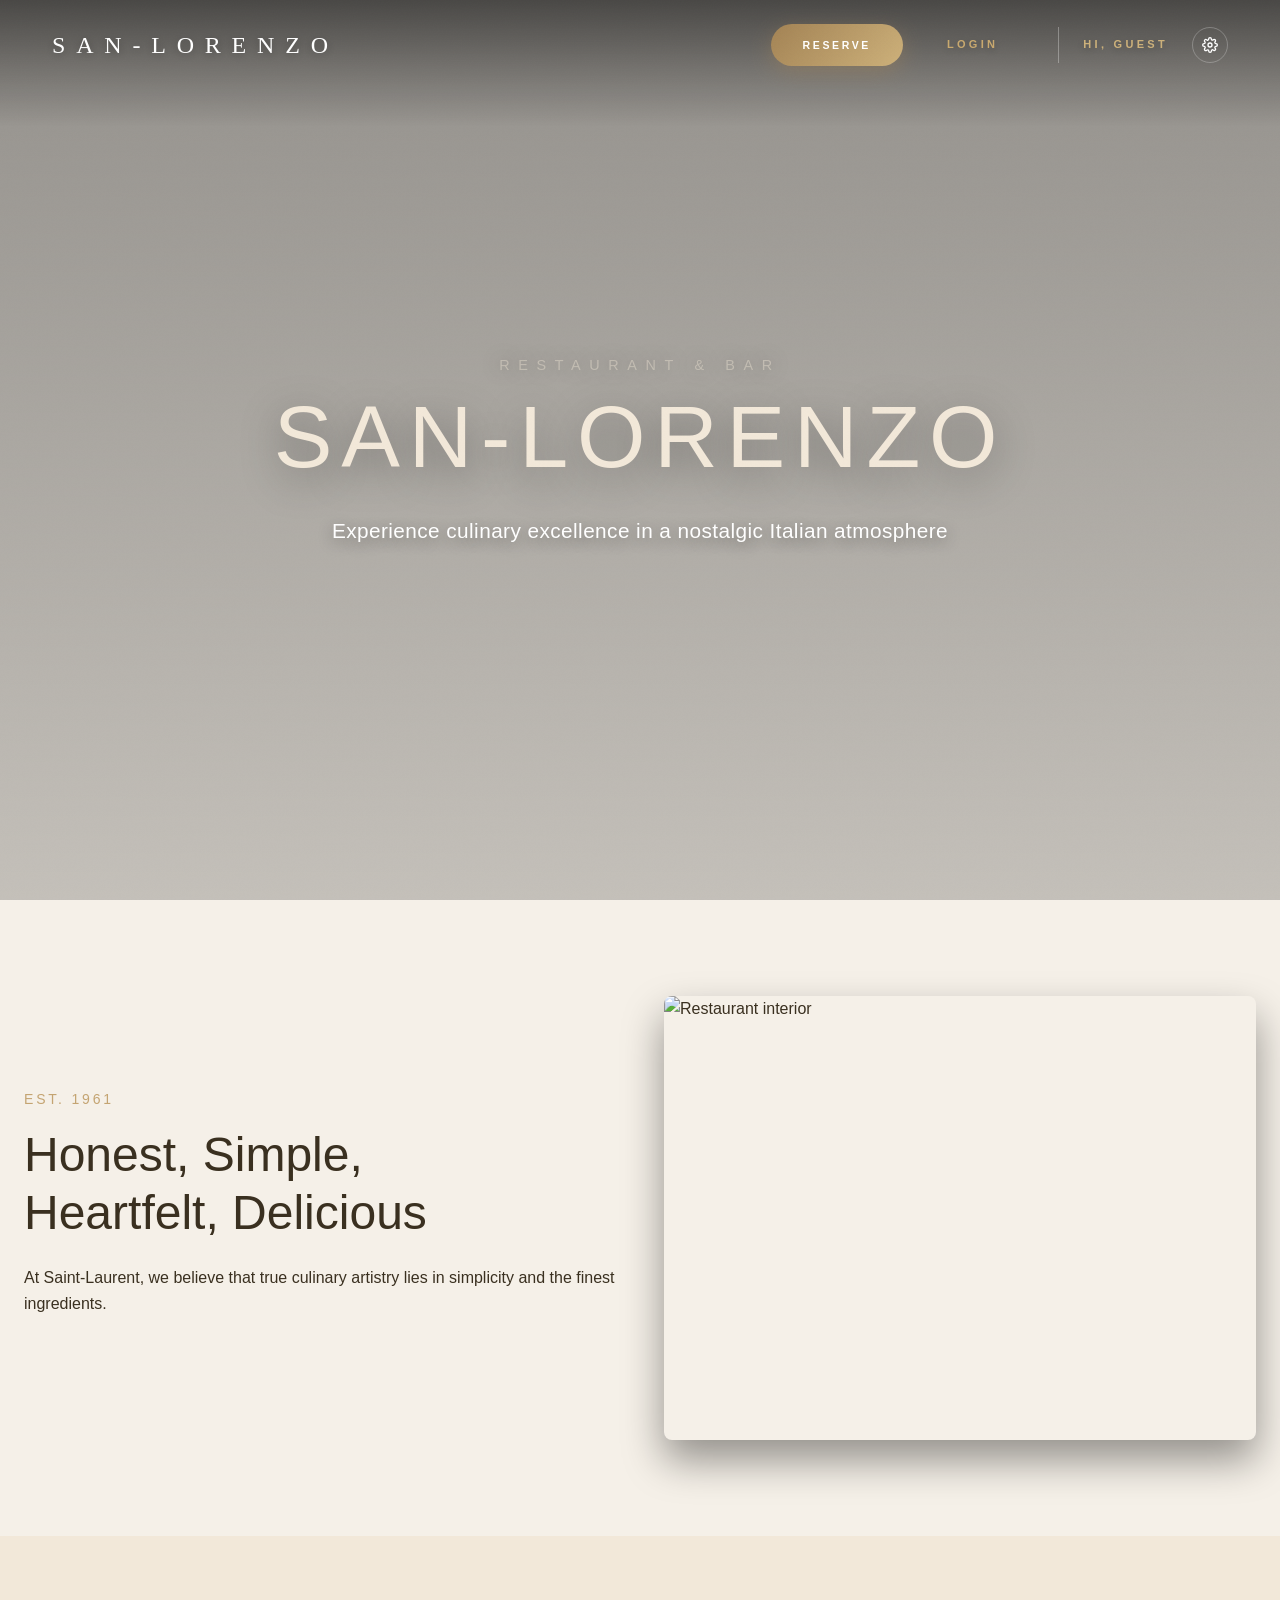
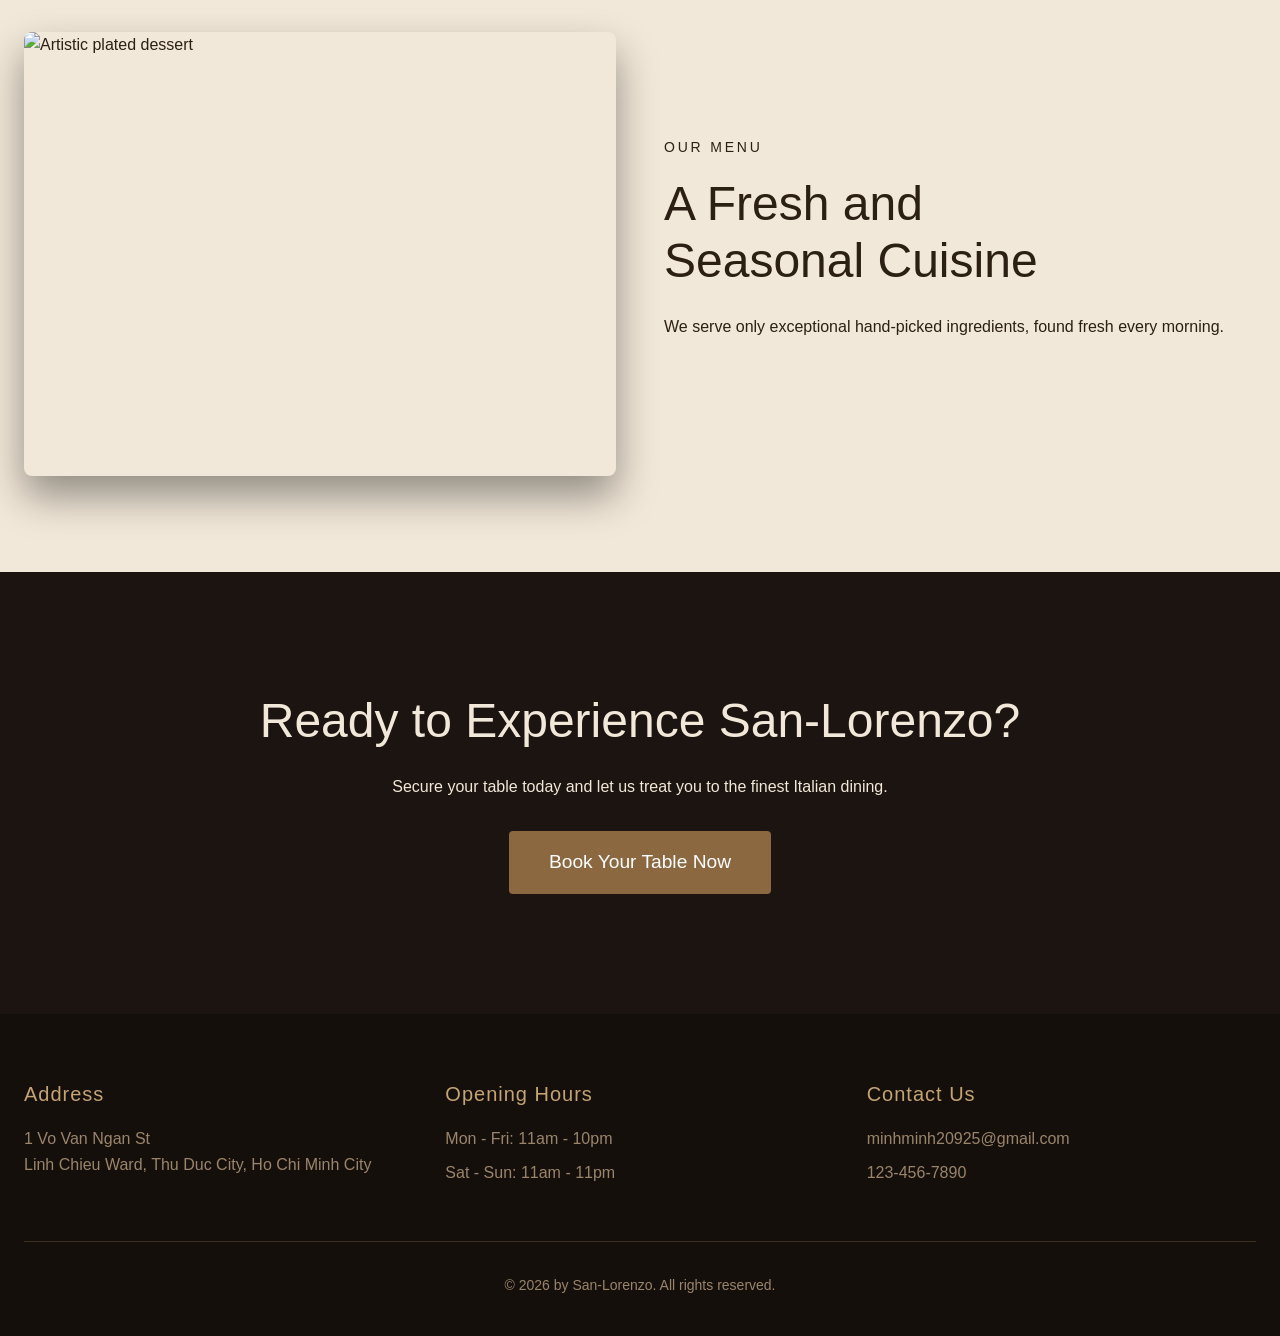
==== commit b49e78b2: "Merge pull request #116 from QuangLam0208/huy_dev Huy dev" ====
--- a/web-customer/index.html
+++ b/web-customer/index.html
@@ -1,164 +1,129 @@
 <!DOCTYPE html>
 <html lang="en">
-
 <head>
-    <script>
-      (function(){
-        var s = localStorage.getItem('sl-theme');
-        var p = window.matchMedia('(prefers-color-scheme: light)').matches;
-        if(s==='light'||(!s&&p)){
-          document.documentElement.style.backgroundColor='#F5F0E8';
-          document.body && document.body.classList.add('light-mode');
-        } else {
-          document.documentElement.style.backgroundColor='#1C1410';
-        }
-      })();
-    </script>
     <meta charset="UTF-8">
     <meta name="viewport" content="width=device-width, initial-scale=1.0">
     <title>Saint-Laurent Restaurant - Fine Dining Experience</title>
     <meta name="description" content="Experience exceptional cuisine at Saint-Laurent Restaurant.">
     <link rel="stylesheet" href="assets/css/main.css">
 </head>
-
 <body>
 
-    <header id="main-header">
-        <a href="index.html" class="logo">SAN-LORENZO</a>
-        <nav class="nav-links">
-            <a href="reservation.html" class="nav-link btn-reserve-header">Reserve</a>
-
-            <a href="#" class="nav-link auth-action-btn" id="header-auth-btn"
-                style="color: var(--gold); font-weight: bold;">Login</a>
-
-            <button id="theme-toggle" class="theme-toggle-btn" aria-label="Switch to Light Mode" title="Switch to Light Mode">🌙</button>
-
-            <!-- Đã đăng nhập -->
-            <div id="nav-auth-group" class="nav-auth-group" style="display: none;">
-                <span class="nav-link user-hi" id="user-greeting">Hi, Guest</span>
-                <div class="gear-dropdown" id="gear-dropdown">
-                    <button class="gear-btn" id="gear-btn">
-                        <svg viewBox="0 0 24 24">
-                            <circle cx="12" cy="12" r="3" />
-                            <path
-                                d="M19.4 15a1.65 1.65 0 0 0 .33 1.82l.06.06a2 2 0 1 1-2.83 2.83l-.06-.06a1.65 1.65 0 0 0-1.82-.33 1.65 1.65 0 0 0-1 1.51V21a2 2 0 0 1-4 0v-.09A1.65 1.65 0 0 0 9 19.4a1.65 1.65 0 0 0-1.82.33l-.06.06a2 2 0 1 1-2.83-2.83l.06-.06A1.65 1.65 0 0 0 4.68 15a1.65 1.65 0 0 0-1.51-1H3a2 2 0 0 1 0-4h.09A1.65 1.65 0 0 0 4.6 9a1.65 1.65 0 0 0-.33-1.82l-.06-.06a2 2 0 1 1 2.83-2.83l.06.06A1.65 1.65 0 0 0 9 4.68a1.65 1.65 0 0 0 1-1.51V3a2 2 0 0 1 4 0v.09a1.65 1.65 0 0 0 1 1.51 1.65 1.65 0 0 0 1.82-.33l.06-.06a2 2 0 1 1 2.83 2.83l-.06.06A1.65 1.65 0 0 0 19.4 9a1.65 1.65 0 0 0 1.51 1H21a2 2 0 0 1 0 4h-.09a1.65 1.65 0 0 0-1.51 1z" />
-                        </svg>
+<header id="main-header">
+    <a href="index.html" class="logo">SAN-LORENZO</a>
+    <nav class="nav-links">
+        <a href="reservation.html" class="nav-link btn-reserve-header">Reserve</a>
+
+        <!-- Chưa đăng nhập -->
+        <a href="#" class="nav-link auth-action-btn" id="header-auth-btn" style="color: var(--gold); font-weight: bold;">Login</a>
+        
+        <!-- Đã đăng nhập -->
+        <div id="nav-auth-group" class="nav-auth-group" style="display: none;">
+            <span class="nav-link user-hi" id="user-greeting">Hi, Guest</span>
+            <div class="gear-dropdown" id="gear-dropdown">
+                <button class="gear-btn" id="gear-btn">
+                    <svg viewBox="0 0 24 24"><circle cx="12" cy="12" r="3"/><path d="M19.4 15a1.65 1.65 0 0 0 .33 1.82l.06.06a2 2 0 1 1-2.83 2.83l-.06-.06a1.65 1.65 0 0 0-1.82-.33 1.65 1.65 0 0 0-1 1.51V21a2 2 0 0 1-4 0v-.09A1.65 1.65 0 0 0 9 19.4a1.65 1.65 0 0 0-1.82.33l-.06.06a2 2 0 1 1-2.83-2.83l.06-.06A1.65 1.65 0 0 0 4.68 15a1.65 1.65 0 0 0-1.51-1H3a2 2 0 0 1 0-4h.09A1.65 1.65 0 0 0 4.6 9a1.65 1.65 0 0 0-.33-1.82l-.06-.06a2 2 0 1 1 2.83-2.83l.06.06A1.65 1.65 0 0 0 9 4.68a1.65 1.65 0 0 0 1-1.51V3a2 2 0 0 1 4 0v.09a1.65 1.65 0 0 0 1 1.51 1.65 1.65 0 0 0 1.82-.33l.06-.06a2 2 0 1 1 2.83 2.83l-.06.06A1.65 1.65 0 0 0 19.4 9a1.65 1.65 0 0 0 1.51 1H21a2 2 0 0 1 0 4h-.09a1.65 1.65 0 0 0-1.51 1z"/></svg>
+                </button>
+                <div class="gear-menu">
+                    <a href="profile.html" class="gear-menu-item">
+                        <svg viewBox="0 0 24 24"><path d="M20 21v-2a4 4 0 0 0-4-4H8a4 4 0 0 0-4 4v2"/><circle cx="12" cy="7" r="4"/></svg>
+                        Profile
+                    </a>
+                    <div class="gear-menu-divider"></div>
+                    <button class="gear-menu-item danger" id="logout-btn">
+                        <svg viewBox="0 0 24 24"><path d="M9 21H5a2 2 0 0 1-2-2V5a2 2 0 0 1 2-2h4"/><polyline points="16 17 21 12 16 7"/><line x1="21" y1="12" x2="9" y2="12"/></svg>
+                        Sign Out
                     </button>
-                    <div class="gear-menu">
-                        <a href="profile.html" class="gear-menu-item">
-                            <svg viewBox="0 0 24 24">
-                                <path d="M20 21v-2a4 4 0 0 0-4-4H8a4 4 0 0 0-4 4v2" />
-                                <circle cx="12" cy="7" r="4" />
-                            </svg>
-                            Profile
-                        </a>
-                        <div class="gear-menu-divider"></div>
-                        <button class="gear-menu-item danger" id="logout-btn">
-                            <svg viewBox="0 0 24 24">
-                                <path d="M9 21H5a2 2 0 0 1-2-2V5a2 2 0 0 1 2-2h4" />
-                                <polyline points="16 17 21 12 16 7" />
-                                <line x1="21" y1="12" x2="9" y2="12" />
-                            </svg>
-                            Sign Out
-                        </button>
-                    </div>
-                </div>
-            </div>
-        </nav>
-    </header>
-
-    <section class="hero">
-        <div class="hero-bg"></div>
-        <div class="hero-overlay"></div>
-        <div class="container hero-content fade-in">
-            <span class="hero-subtitle">Restaurant & Bar</span>
-            <h1>SAN-LORENZO</h1>
-            <p>Experience culinary excellence in a nostalgic Italian atmosphere</p>
-        </div>
-    </section>
-
-    <section id="about" class="section">
-        <div class="container grid-2">
+                </div>
+            </div>
+        </div>
+    </nav>
+</header>
+
+<section class="hero">
+    <div class="hero-bg"></div>
+    <div class="hero-overlay"></div>
+    <div class="container hero-content fade-in">
+        <span class="hero-subtitle">Restaurant & Bar</span>
+        <h1>SAN-LORENZO</h1>
+        <p>Experience culinary excellence in a nostalgic Italian atmosphere</p>
+    </div>
+</section>
+
+<section id="about" class="section">
+    <div class="container grid-2">
+        <div class="fade-in">
+            <span class="tagline">Est. 1961</span>
+            <h2 class="section-title">Honest, Simple,<br>Heartfelt, Delicious</h2>
+            <p style="margin-bottom: 2rem;">At Saint-Laurent, we believe that true culinary artistry lies in simplicity and the finest ingredients.</p>
+        </div>
+        <div class="fade-in" style="transition-delay: 0.2s;">
+            <div class="image-wrapper">
+                <img src="https://horizons-cdn.hostinger.com/6707bb84-8c4f-444d-b6a9-fda62e5d70c9/liubov-ilchuk-_qzowg2oaj4-unsplash-19MDs.jpg" alt="Restaurant interior">
+            </div>
+        </div>
+    </div>
+</section>
+
+<section id="menu" class="section bg-white">
+    <div class="container grid-2">
+        <div class="fade-in">
+            <div class="image-wrapper">
+                <img src="https://horizons-cdn.hostinger.com/6707bb84-8c4f-444d-b6a9-fda62e5d70c9/nima-naseri-hxoqzxezzmi-unsplash-TOrf6.jpg" alt="Artistic plated dessert">
+            </div>
+        </div>
+        <div class="fade-in" style="transition-delay: 0.2s;">
+            <span class="tagline">Our Menu</span>
+            <h2 class="section-title">A Fresh and<br>Seasonal Cuisine</h2>
+            <p style="margin-bottom: 2rem;">We serve only exceptional hand-picked ingredients, found fresh every morning.</p>
+        </div>
+    </div>
+</section>
+
+<section class="section bg-primary" style="text-align: center; padding: 120px 0;">
+    <div class="container fade-in">
+        <h2 class="section-title">Ready to Experience San-Lorenzo?</h2>
+        <p style="margin-bottom: 2rem; max-width: 600px; margin-left: auto; margin-right: auto;">
+            Secure your table today and let us treat you to the finest Italian dining.
+        </p>
+        <a href="reservation.html" class="btn" style="font-size: 1.2rem; padding: 16px 40px; display: inline-block;">
+            Book Your Table Now
+        </a>
+    </div>
+</section>
+
+<footer id="contact">
+    <div class="container">
+        <div class="grid-3">
             <div class="fade-in">
-                <span class="tagline">Est. 1961</span>
-                <h2 class="section-title">Honest, Simple,<br>Heartfelt, Delicious</h2>
-                <p style="margin-bottom: 2rem;">At Saint-Laurent, we believe that true culinary artistry lies in
-                    simplicity and the finest ingredients.</p>
+                <h3>Address</h3>
+                <address>1 Vo Van Ngan St<br>Linh Chieu Ward, Thu Duc City, Ho Chi Minh City</address>
             </div>
             <div class="fade-in" style="transition-delay: 0.2s;">
-                <div class="image-wrapper">
-                    <img src="https://horizons-cdn.hostinger.com/6707bb84-8c4f-444d-b6a9-fda62e5d70c9/liubov-ilchuk-_qzowg2oaj4-unsplash-19MDs.jpg"
-                        alt="Restaurant interior">
-                </div>
-            </div>
-        </div>
-    </section>
-
-    <section id="menu" class="section bg-white">
-        <div class="container grid-2">
-            <div class="fade-in">
-                <div class="image-wrapper">
-                    <img src="https://horizons-cdn.hostinger.com/6707bb84-8c4f-444d-b6a9-fda62e5d70c9/nima-naseri-hxoqzxezzmi-unsplash-TOrf6.jpg"
-                        alt="Artistic plated dessert">
-                </div>
-            </div>
-            <div class="fade-in" style="transition-delay: 0.2s;">
-                <span class="tagline">Our Menu</span>
-                <h2 class="section-title">A Fresh and<br>Seasonal Cuisine</h2>
-                <p style="margin-bottom: 2rem;">We serve only exceptional hand-picked ingredients, found fresh every
-                    morning.</p>
-            </div>
-        </div>
-    </section>
-
-    <section class="section bg-primary" style="text-align: center; padding: 120px 0;">
-        <div class="container fade-in">
-            <h2 class="section-title">Ready to Experience San-Lorenzo?</h2>
-            <p style="margin-bottom: 2rem; max-width: 600px; margin-left: auto; margin-right: auto;">
-                Secure your table today and let us treat you to the finest Italian dining.
-            </p>
-            <a href="reservation.html" class="btn"
-                style="font-size: 1.2rem; padding: 16px 40px; display: inline-block;">
-                Book Your Table Now
-            </a>
-        </div>
-    </section>
-
-    <footer id="contact">
-        <div class="container">
-            <div class="grid-3">
-                <div class="fade-in">
-                    <h3>Address</h3>
-                    <address>1 Vo Van Ngan St<br>Linh Chieu Ward, Thu Duc City, Ho Chi Minh City</address>
-                </div>
-                <div class="fade-in" style="transition-delay: 0.2s;">
-                    <h3>Opening Hours</h3>
-                    <p>Mon - Fri: 11am - 10pm</p>
-                    <p>Sat - Sun: 11am - 11pm</p>
-                </div>
-                <div class="fade-in" style="transition-delay: 0.4s;">
-                    <h3>Contact Us</h3>
-                    <p>minhminh20925@gmail.com</p>
-                    <p>123-456-7890</p>
-                </div>
-            </div>
-            <div class="footer-bottom">
-                <p>© 2026 by San-Lorenzo. All rights reserved.</p>
-            </div>
-        </div>
-    </footer>
+                <h3>Opening Hours</h3>
+                <p>Mon - Fri: 11am - 10pm</p>
+                <p>Sat - Sun: 11am - 11pm</p>
+            </div>
+            <div class="fade-in" style="transition-delay: 0.4s;">
+                <h3>Contact Us</h3>
+                <p>minhminh20925@gmail.com</p>
+                <p>123-456-7890</p>
+            </div>
+        </div>
+        <div class="footer-bottom">
+            <p>© 2026 by San-Lorenzo. All rights reserved.</p>
+        </div>
+    </div>
+</footer>
 
     <!-- MY BOOKINGS MODAL (Đồng bộ với trang reservation) -->
     <div id="bookings-modal" class="modal-overlay hidden" style="z-index: 2000;">
         <div class="modal-container fade-in appear" style="max-width: 500px;">
             <button class="close-btn" id="close-bookings-btn">&times;</button>
             <div class="form-card" style="margin: 0; box-shadow: none; background: transparent;">
-                <h3 class="section-title"
-                    style="font-size: 24px; font-style: italic; margin-bottom: 24px; border-bottom: 1px solid var(--parchment); padding-bottom: 12px;">
-                    Your Reservations</h3>
-
-                <div class="modal-tabs"
-                    style="display: flex; gap: 32px; border-bottom: 1px solid var(--parchment); margin-bottom: 24px;">
+                <h3 class="section-title" style="font-size: 24px; font-style: italic; margin-bottom: 24px; border-bottom: 1px solid var(--parchment); padding-bottom: 12px;">Your Reservations</h3>
+                
+                <div class="modal-tabs" style="display: flex; gap: 32px; border-bottom: 1px solid var(--parchment); margin-bottom: 24px;">
                     <button class="tab-btn active" id="tab-upcoming">Upcoming</button>
                     <button class="tab-btn" id="tab-history">History</button>
                 </div>
@@ -170,189 +135,143 @@
         </div>
     </div>
 
-    <div id="login-modal" class="modal-overlay hidden">
-        <div class="modal-container fade-in appear">
-            <button class="close-btn">&times;</button>
-            <div class="form-card" style="margin: 0; box-shadow: none;">
-                <div class="text-center" style="margin-bottom: 2rem;">
-                    <h2 class="section-title" style="margin-bottom: 0.5rem; font-size: 2rem;">Welcome</h2>
-                    <p>Please log in to make a reservation</p>
-                </div>
-                <form id="login-form">
-                    <div class="form-group">
-                        <label class="form-label">Email *</label>
-                        <input type="email" id="login-email" class="form-control" placeholder="minh@gmail.com" required>
-                    </div>
-                    <div class="form-group" style="margin-bottom: 10px;">
-                        <label class="form-label">Password *</label>
-                        <div class="password-wrapper">
-                            <input type="password" id="login-password" class="form-control" placeholder="••••••••"
-                                required>
-                            <button type="button" class="toggle-password" tabindex="-1"
-                                aria-label="Toggle password visibility">
-                                <svg class="eye-icon" xmlns="http://www.w3.org/2000/svg" width="20" height="20"
-                                    viewBox="0 0 24 24" fill="none" stroke="currentColor" stroke-width="2"
-                                    stroke-linecap="round" stroke-linejoin="round">
-                                    <path d="M2 12s3-7 10-7 10 7 10 7-3 7-10 7-10-7-10-7Z" />
-                                    <circle cx="12" cy="12" r="3" />
-                                </svg>
-                            </button>
-                        </div>
-                    </div>
-                    <div style="text-align: right; margin-bottom: 24px;">
-                        <a href="#" id="show-forgot-btn"
-                            style="color: var(--text-main); font-size: 0.85rem; text-decoration: underline;">Forgot
-                            password?</a>
-                    </div>
-                    <button type="submit" class="btn"
-                        style="width: 100%; padding: 16px; font-size: 1.1rem;">Login</button>
-                    <p style="text-align: center; margin-top: 1.5rem; font-size: 0.9rem;">
-                        Don't have an account? <a href="#" id="show-register-btn"
-                            style="color: var(--accent); font-weight: bold;">Register here</a>
-                    </p>
-                </form>
-            </div>
-        </div>
-    </div>
-
-    <div id="register-modal" class="modal-overlay hidden">
-        <div class="modal-container fade-in appear" style="max-height: 90vh; overflow-y: auto;">
-            <button class="close-btn">&times;</button>
-            <div class="form-card" style="margin: 0; box-shadow: none;">
-                <div class="text-center" style="margin-bottom: 2rem;">
-                    <h2 class="section-title" style="margin-bottom: 0.5rem; font-size: 2rem;">Create Account</h2>
-                </div>
-                <form id="register-form">
-                    <div class="form-group">
-                        <label class="form-label">Full Name *</label>
-                        <input type="text" id="reg-name" class="form-control" placeholder="Truong Minh" required>
-                    </div>
-                    <div class="form-group">
-                        <label class="form-label">Phone *</label>
-                        <input type="tel" id="reg-phone" class="form-control" placeholder="+84 1234567890" required>
-                    </div>
-                    <div class="form-group">
-                        <label class="form-label">Email *</label>
-                        <input type="email" id="reg-email" class="form-control" placeholder="minh@gmail.com" required>
-                    </div>
-                    <div class="form-group">
-                        <label class="form-label">Password *</label>
-                        <div class="password-wrapper">
-                            <input type="password" id="reg-password" class="form-control" placeholder="••••••••"
-                                required>
-                            <button type="button" class="toggle-password" tabindex="-1"
-                                aria-label="Toggle password visibility">
-                                <svg class="eye-icon" xmlns="http://www.w3.org/2000/svg" width="20" height="20"
-                                    viewBox="0 0 24 24" fill="none" stroke="currentColor" stroke-width="2"
-                                    stroke-linecap="round" stroke-linejoin="round">
-                                    <path d="M2 12s3-7 10-7 10 7 10 7-3 7-10 7-10-7-10-7Z" />
-                                    <circle cx="12" cy="12" r="3" />
-                                </svg>
-                            </button>
-                        </div>
-                    </div>
-                    <div class="form-group">
-                        <label class="form-label">Confirm Password *</label>
-                        <div class="password-wrapper">
-                            <input type="password" id="reg-confirm-password" class="form-control" placeholder="••••••••"
-                                required>
-                            <button type="button" class="toggle-password" tabindex="-1"
-                                aria-label="Toggle password visibility">
-                                <svg class="eye-icon" xmlns="http://www.w3.org/2000/svg" width="20" height="20"
-                                    viewBox="0 0 24 24" fill="none" stroke="currentColor" stroke-width="2"
-                                    stroke-linecap="round" stroke-linejoin="round">
-                                    <path d="M2 12s3-7 10-7 10 7 10 7-3 7-10 7-10-7-10-7Z" />
-                                    <circle cx="12" cy="12" r="3" />
-                                </svg>
-                            </button>
-                        </div>
-                    </div>
-                    <button type="submit" class="btn"
-                        style="width: 100%; padding: 16px; font-size: 1.1rem;">Register</button>
-                    <p style="text-align: center; margin-top: 1.5rem; font-size: 0.9rem;">
-                        Already have an account? <a href="#" id="show-login-btn"
-                            style="color: var(--accent); font-weight: bold;">Login here</a>
-                    </p>
-                </form>
-            </div>
-        </div>
-    </div>
-
-    <div id="forgot-modal" class="modal-overlay hidden">
-        <div class="modal-container fade-in appear">
-            <button class="close-btn">&times;</button>
-            <div class="form-card" style="margin: 0; box-shadow: none;">
-                <div class="text-center" style="margin-bottom: 2rem;">
-                    <h2 class="section-title" style="margin-bottom: 0.5rem; font-size: 2rem;">Reset Password</h2>
-                    <p>Enter your email to receive a reset link</p>
-                </div>
-                <form id="forgot-form">
-                    <div class="form-group">
-                        <label class="form-label">Email *</label>
-                        <input type="email" id="forgot-email" class="form-control" placeholder="minh@gmail.com"
-                            required>
-                    </div>
-                    <button type="submit" class="btn"
-                        style="width: 100%; padding: 16px; font-size: 1.1rem;">Continue</button>
-                    <p style="text-align: center; margin-top: 1.5rem; font-size: 0.9rem;">
-                        Remembered? <a href="#" id="back-to-login-btn"
-                            style="color: var(--accent); font-weight: bold;">Back to Login</a>
-                    </p>
-                </form>
-            </div>
-        </div>
-    </div>
-
-    <div id="reset-modal" class="modal-overlay hidden">
-        <div class="modal-container fade-in appear">
-            <button class="close-btn">&times;</button>
-            <div class="form-card" style="margin: 0; box-shadow: none;">
-                <div class="text-center" style="margin-bottom: 2rem;">
-                    <h2 class="section-title" style="margin-bottom: 0.5rem; font-size: 2rem;">New Password</h2>
-                    <p>Please create a new password</p>
-                </div>
-                <form id="reset-form">
-                    <div class="form-group">
-                        <label class="form-label">New Password *</label>
-                        <div class="password-wrapper">
-                            <input type="password" id="reset-password" class="form-control" placeholder="••••••••"
-                                required>
-                            <button type="button" class="toggle-password" tabindex="-1"
-                                aria-label="Toggle password visibility">
-                                <svg class="eye-icon" xmlns="http://www.w3.org/2000/svg" width="20" height="20"
-                                    viewBox="0 0 24 24" fill="none" stroke="currentColor" stroke-width="2"
-                                    stroke-linecap="round" stroke-linejoin="round">
-                                    <path d="M2 12s3-7 10-7 10 7 10 7-3 7-10 7-10-7-10-7Z" />
-                                    <circle cx="12" cy="12" r="3" />
-                                </svg>
-                            </button>
-                        </div>
-                    </div>
-                    <div class="form-group">
-                        <label class="form-label">Confirm Password *</label>
-                        <div class="password-wrapper">
-                            <input type="password" id="reset-confirm" class="form-control" placeholder="••••••••"
-                                required>
-                            <button type="button" class="toggle-password" tabindex="-1"
-                                aria-label="Toggle password visibility">
-                                <svg class="eye-icon" xmlns="http://www.w3.org/2000/svg" width="20" height="20"
-                                    viewBox="0 0 24 24" fill="none" stroke="currentColor" stroke-width="2"
-                                    stroke-linecap="round" stroke-linejoin="round">
-                                    <path d="M2 12s3-7 10-7 10 7 10 7-3 7-10 7-10-7-10-7Z" />
-                                    <circle cx="12" cy="12" r="3" />
-                                </svg>
-                            </button>
-                        </div>
-                    </div>
-                    <button type="submit" class="btn" style="width: 100%; padding: 16px; font-size: 1.1rem;">Update
-                        Password</button>
-                </form>
-            </div>
-        </div>
-    </div>
-
-    <script src="js/theme.js"></script>
-    <script type="module" src="js/pages/home.js"></script>
+<div id="login-modal" class="modal-overlay hidden">
+    <div class="modal-container fade-in appear">
+        <button class="close-btn">&times;</button>
+        <div class="form-card" style="margin: 0; box-shadow: none;">
+            <div class="text-center" style="margin-bottom: 2rem;">
+                <h2 class="section-title" style="margin-bottom: 0.5rem; font-size: 2rem;">Welcome</h2>
+                <p>Please log in to make a reservation</p>
+            </div>
+            <form id="login-form">
+                <div class="form-group">
+                    <label class="form-label">Email *</label>
+                    <input type="email" id="login-email" class="form-control" placeholder="minh@gmail.com" required>
+                </div>
+                <div class="form-group" style="margin-bottom: 10px;">
+                    <label class="form-label">Password *</label>
+                    <div class="password-wrapper">
+                        <input type="password" id="login-password" class="form-control" placeholder="••••••••" required>
+                        <button type="button" class="toggle-password" tabindex="-1" aria-label="Toggle password visibility">
+                            <svg class="eye-icon" xmlns="http://www.w3.org/2000/svg" width="20" height="20" viewBox="0 0 24 24" fill="none" stroke="currentColor" stroke-width="2" stroke-linecap="round" stroke-linejoin="round"><path d="M2 12s3-7 10-7 10 7 10 7-3 7-10 7-10-7-10-7Z"/><circle cx="12" cy="12" r="3"/></svg>
+                        </button>
+                    </div>
+                </div>
+                <div style="text-align: right; margin-bottom: 24px;">
+                    <a href="#" id="show-forgot-btn" style="color: var(--text-main); font-size: 0.85rem; text-decoration: underline;">Forgot password?</a>
+                </div>
+                <button type="submit" class="btn" style="width: 100%; padding: 16px; font-size: 1.1rem;">Login</button>
+                <p style="text-align: center; margin-top: 1.5rem; font-size: 0.9rem;">
+                    Don't have an account? <a href="#" id="show-register-btn" style="color: var(--accent); font-weight: bold;">Register here</a>
+                </p>
+            </form>
+        </div>
+    </div>
+</div>
+
+<div id="register-modal" class="modal-overlay hidden">
+    <div class="modal-container fade-in appear" style="max-height: 90vh; overflow-y: auto;">
+        <button class="close-btn">&times;</button>
+        <div class="form-card" style="margin: 0; box-shadow: none;">
+            <div class="text-center" style="margin-bottom: 2rem;">
+                <h2 class="section-title" style="margin-bottom: 0.5rem; font-size: 2rem;">Create Account</h2>
+            </div>
+            <form id="register-form">
+                <div class="form-group">
+                    <label class="form-label">Full Name *</label>
+                    <input type="text" id="reg-name" class="form-control" placeholder="Truong Minh" required>
+                </div>
+                <div class="form-group">
+                    <label class="form-label">Phone *</label>
+                    <input type="tel" id="reg-phone" class="form-control" placeholder="+84 1234567890" required>
+                </div>
+                <div class="form-group">
+                    <label class="form-label">Email *</label>
+                    <input type="email" id="reg-email" class="form-control" placeholder="minh@gmail.com" required>
+                </div>
+                <div class="form-group">
+                    <label class="form-label">Password *</label>
+                    <div class="password-wrapper">
+                        <input type="password" id="reg-password" class="form-control" placeholder="••••••••" required>
+                        <button type="button" class="toggle-password" tabindex="-1" aria-label="Toggle password visibility">
+                            <svg class="eye-icon" xmlns="http://www.w3.org/2000/svg" width="20" height="20" viewBox="0 0 24 24" fill="none" stroke="currentColor" stroke-width="2" stroke-linecap="round" stroke-linejoin="round"><path d="M2 12s3-7 10-7 10 7 10 7-3 7-10 7-10-7-10-7Z"/><circle cx="12" cy="12" r="3"/></svg>
+                        </button>
+                    </div>
+                </div>
+                <div class="form-group">
+                    <label class="form-label">Confirm Password *</label>
+                    <div class="password-wrapper">
+                        <input type="password" id="reg-confirm-password" class="form-control" placeholder="••••••••" required>
+                        <button type="button" class="toggle-password" tabindex="-1" aria-label="Toggle password visibility">
+                            <svg class="eye-icon" xmlns="http://www.w3.org/2000/svg" width="20" height="20" viewBox="0 0 24 24" fill="none" stroke="currentColor" stroke-width="2" stroke-linecap="round" stroke-linejoin="round"><path d="M2 12s3-7 10-7 10 7 10 7-3 7-10 7-10-7-10-7Z"/><circle cx="12" cy="12" r="3"/></svg>
+                        </button>
+                    </div>
+                </div>
+                <button type="submit" class="btn" style="width: 100%; padding: 16px; font-size: 1.1rem;">Register</button>
+                <p style="text-align: center; margin-top: 1.5rem; font-size: 0.9rem;">
+                    Already have an account? <a href="#" id="show-login-btn" style="color: var(--accent); font-weight: bold;">Login here</a>
+                </p>
+            </form>
+        </div>
+    </div>
+</div>
+
+<div id="forgot-modal" class="modal-overlay hidden">
+    <div class="modal-container fade-in appear">
+        <button class="close-btn">&times;</button>
+        <div class="form-card" style="margin: 0; box-shadow: none;">
+            <div class="text-center" style="margin-bottom: 2rem;">
+                <h2 class="section-title" style="margin-bottom: 0.5rem; font-size: 2rem;">Reset Password</h2>
+                <p>Enter your email to receive a reset link</p>
+            </div>
+            <form id="forgot-form">
+                <div class="form-group">
+                    <label class="form-label">Email *</label>
+                    <input type="email" id="forgot-email" class="form-control" placeholder="minh@gmail.com" required>
+                </div>
+                <button type="submit" class="btn" style="width: 100%; padding: 16px; font-size: 1.1rem;">Continue</button>
+                <p style="text-align: center; margin-top: 1.5rem; font-size: 0.9rem;">
+                    Remembered? <a href="#" id="back-to-login-btn" style="color: var(--accent); font-weight: bold;">Back to Login</a>
+                </p>
+            </form>
+        </div>
+    </div>
+</div>
+
+<div id="reset-modal" class="modal-overlay hidden">
+    <div class="modal-container fade-in appear">
+        <button class="close-btn">&times;</button>
+        <div class="form-card" style="margin: 0; box-shadow: none;">
+            <div class="text-center" style="margin-bottom: 2rem;">
+                <h2 class="section-title" style="margin-bottom: 0.5rem; font-size: 2rem;">New Password</h2>
+                <p>Please create a new password</p>
+            </div>
+            <form id="reset-form">
+                <div class="form-group">
+                    <label class="form-label">New Password *</label>
+                    <div class="password-wrapper">
+                        <input type="password" id="reset-password" class="form-control" placeholder="••••••••" required>
+                        <button type="button" class="toggle-password" tabindex="-1" aria-label="Toggle password visibility">
+                            <svg class="eye-icon" xmlns="http://www.w3.org/2000/svg" width="20" height="20" viewBox="0 0 24 24" fill="none" stroke="currentColor" stroke-width="2" stroke-linecap="round" stroke-linejoin="round"><path d="M2 12s3-7 10-7 10 7 10 7-3 7-10 7-10-7-10-7Z"/><circle cx="12" cy="12" r="3"/></svg>
+                        </button>
+                    </div>
+                </div>
+                <div class="form-group">
+                    <label class="form-label">Confirm Password *</label>
+                    <div class="password-wrapper">
+                        <input type="password" id="reset-confirm" class="form-control" placeholder="••••••••" required>
+                        <button type="button" class="toggle-password" tabindex="-1" aria-label="Toggle password visibility">
+                            <svg class="eye-icon" xmlns="http://www.w3.org/2000/svg" width="20" height="20" viewBox="0 0 24 24" fill="none" stroke="currentColor" stroke-width="2" stroke-linecap="round" stroke-linejoin="round"><path d="M2 12s3-7 10-7 10 7 10 7-3 7-10 7-10-7-10-7Z"/><circle cx="12" cy="12" r="3"/></svg>
+                        </button>
+                    </div>
+                </div>
+                <button type="submit" class="btn" style="width: 100%; padding: 16px; font-size: 1.1rem;">Update Password</button>
+            </form>
+        </div>
+    </div>
+</div>
+
+<script type="module" src="js/pages/home.js"></script>
+
 </body>
-
 </html>
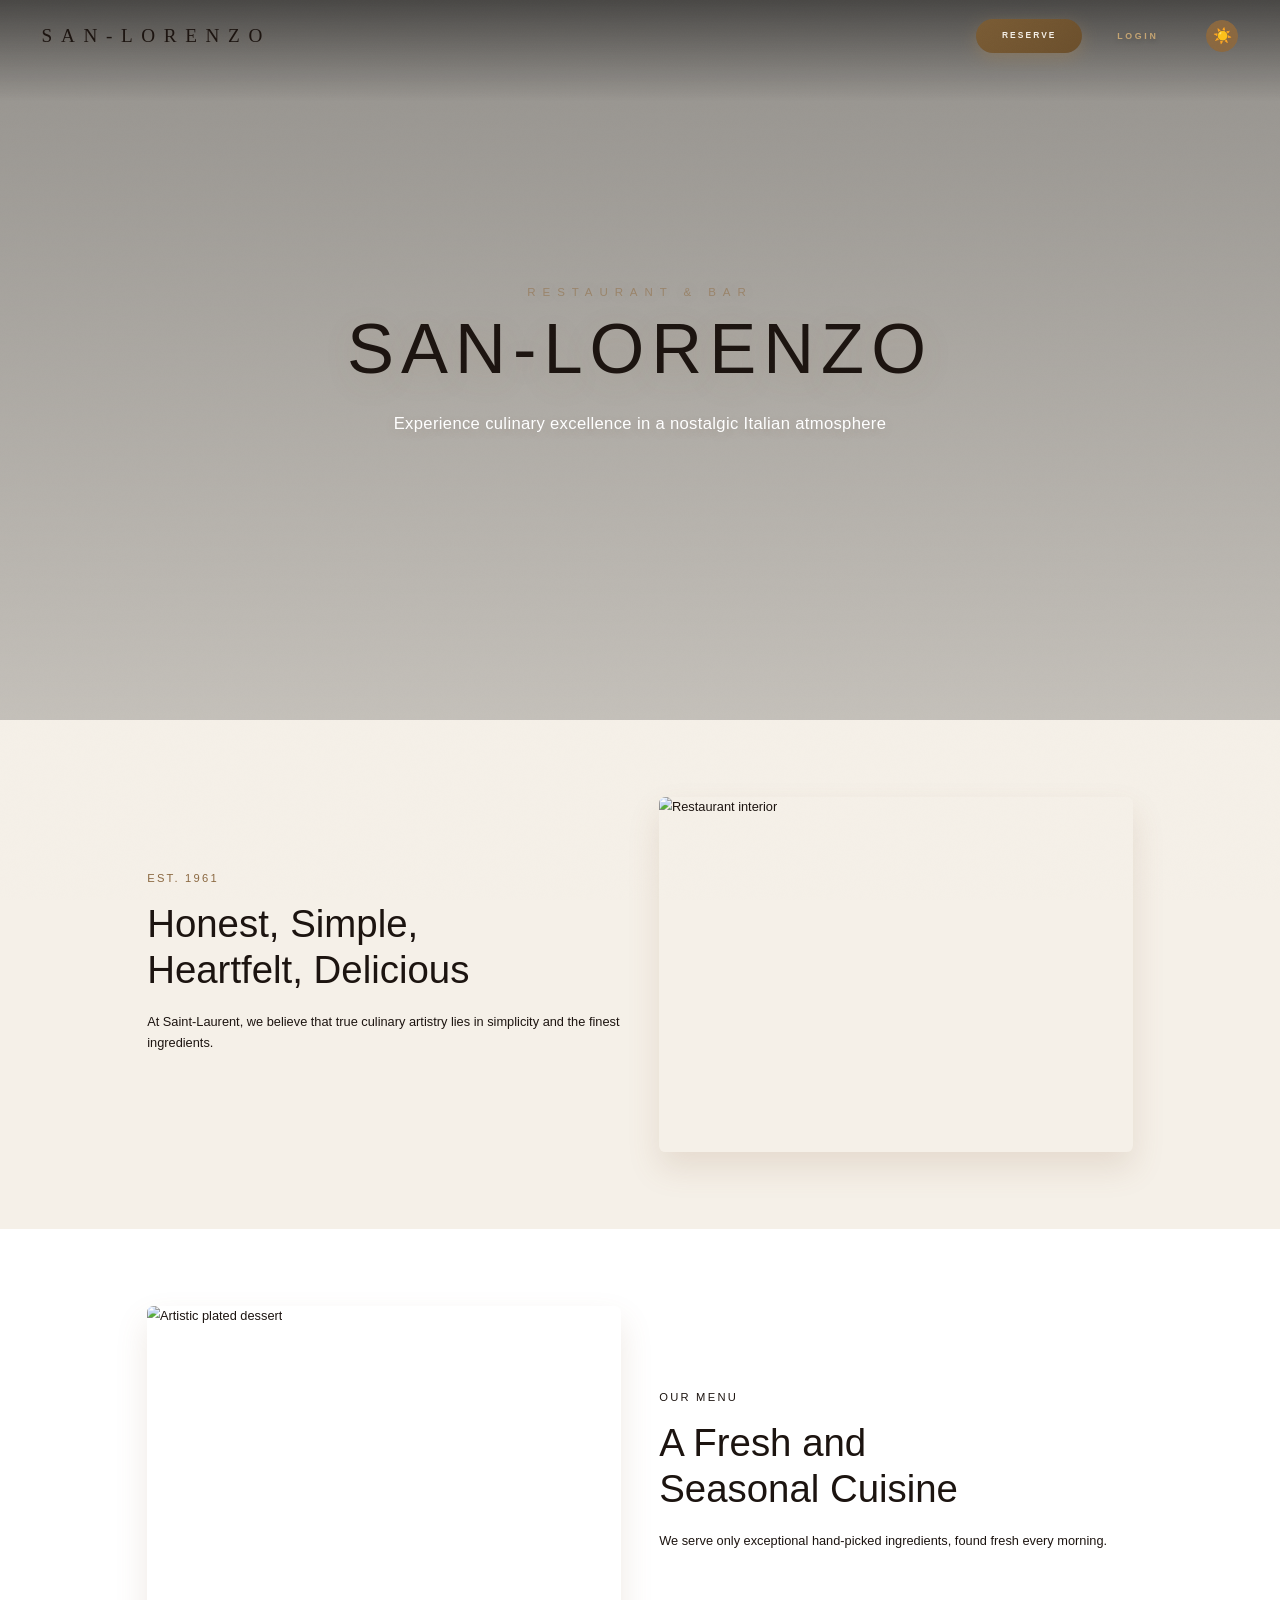
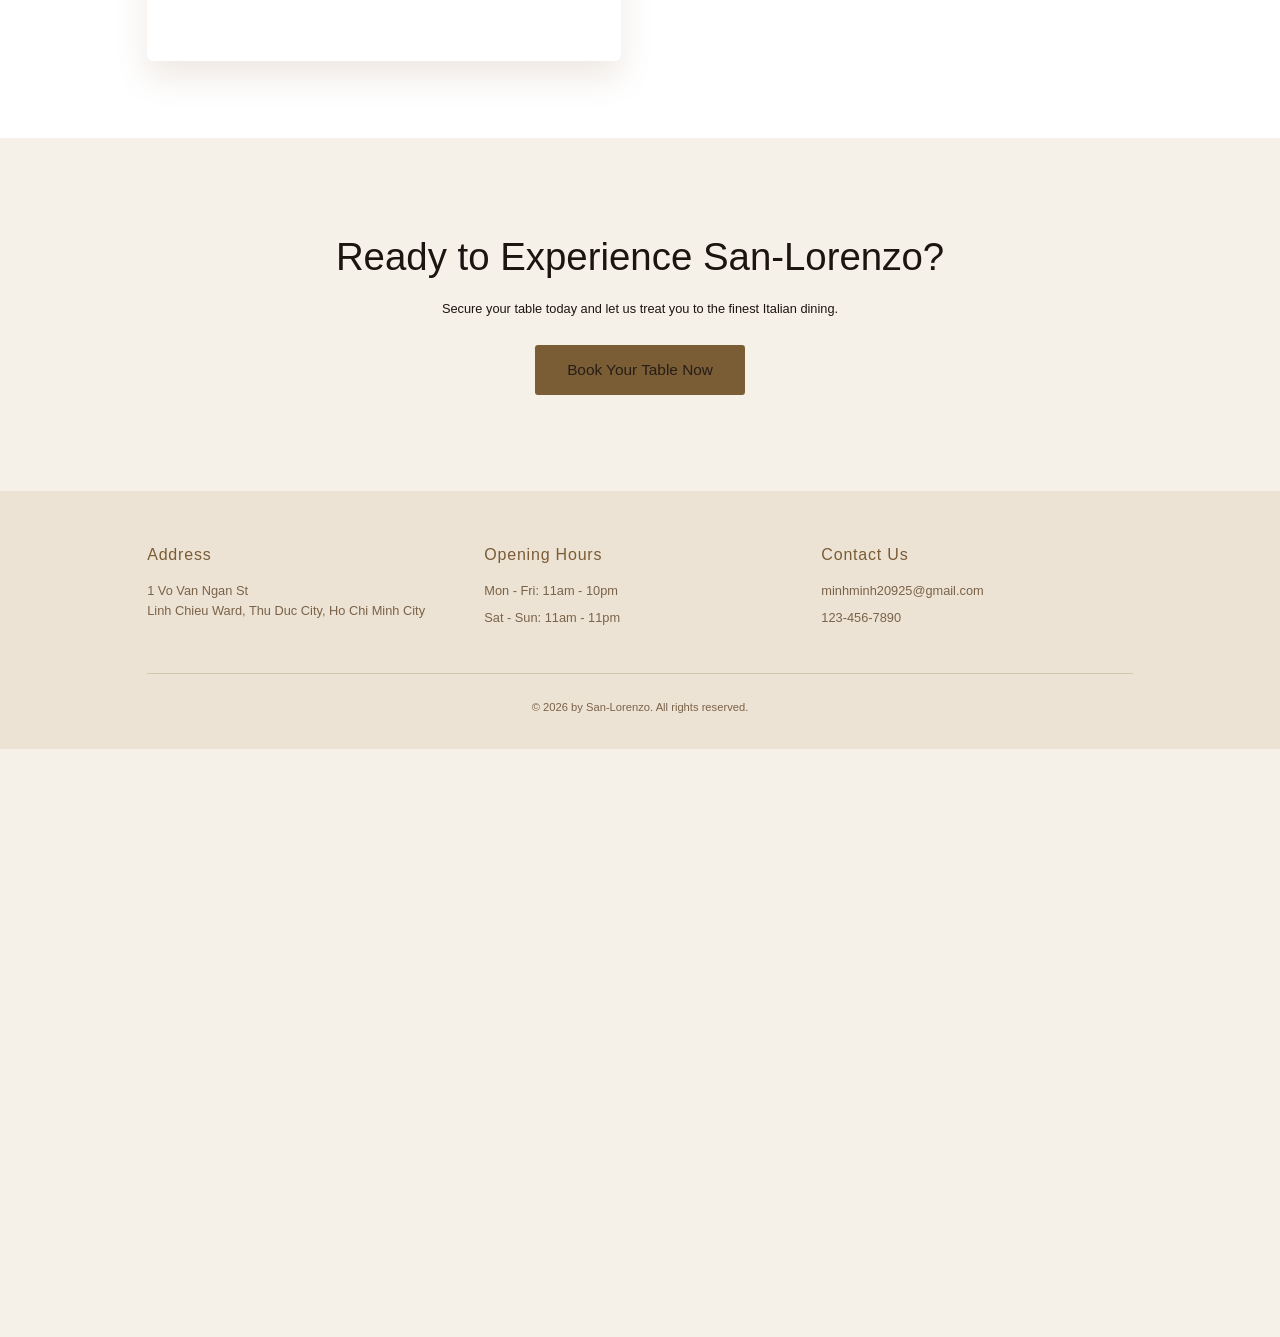
==== commit f0ea7329: "Merge pull request #117 from QuangLam0208/dev Dev" ====
--- a/web-customer/index.html
+++ b/web-customer/index.html
@@ -1,129 +1,164 @@
 <!DOCTYPE html>
 <html lang="en">
+
 <head>
+    <script>
+      (function(){
+        var s = localStorage.getItem('sl-theme');
+        var p = window.matchMedia('(prefers-color-scheme: light)').matches;
+        if(s==='light'||(!s&&p)){
+          document.documentElement.style.backgroundColor='#F5F0E8';
+          document.body && document.body.classList.add('light-mode');
+        } else {
+          document.documentElement.style.backgroundColor='#1C1410';
+        }
+      })();
+    </script>
     <meta charset="UTF-8">
     <meta name="viewport" content="width=device-width, initial-scale=1.0">
     <title>Saint-Laurent Restaurant - Fine Dining Experience</title>
     <meta name="description" content="Experience exceptional cuisine at Saint-Laurent Restaurant.">
     <link rel="stylesheet" href="assets/css/main.css">
 </head>
+
 <body>
 
-<header id="main-header">
-    <a href="index.html" class="logo">SAN-LORENZO</a>
-    <nav class="nav-links">
-        <a href="reservation.html" class="nav-link btn-reserve-header">Reserve</a>
-
-        <!-- Chưa đăng nhập -->
-        <a href="#" class="nav-link auth-action-btn" id="header-auth-btn" style="color: var(--gold); font-weight: bold;">Login</a>
-        
-        <!-- Đã đăng nhập -->
-        <div id="nav-auth-group" class="nav-auth-group" style="display: none;">
-            <span class="nav-link user-hi" id="user-greeting">Hi, Guest</span>
-            <div class="gear-dropdown" id="gear-dropdown">
-                <button class="gear-btn" id="gear-btn">
-                    <svg viewBox="0 0 24 24"><circle cx="12" cy="12" r="3"/><path d="M19.4 15a1.65 1.65 0 0 0 .33 1.82l.06.06a2 2 0 1 1-2.83 2.83l-.06-.06a1.65 1.65 0 0 0-1.82-.33 1.65 1.65 0 0 0-1 1.51V21a2 2 0 0 1-4 0v-.09A1.65 1.65 0 0 0 9 19.4a1.65 1.65 0 0 0-1.82.33l-.06.06a2 2 0 1 1-2.83-2.83l.06-.06A1.65 1.65 0 0 0 4.68 15a1.65 1.65 0 0 0-1.51-1H3a2 2 0 0 1 0-4h.09A1.65 1.65 0 0 0 4.6 9a1.65 1.65 0 0 0-.33-1.82l-.06-.06a2 2 0 1 1 2.83-2.83l.06.06A1.65 1.65 0 0 0 9 4.68a1.65 1.65 0 0 0 1-1.51V3a2 2 0 0 1 4 0v.09a1.65 1.65 0 0 0 1 1.51 1.65 1.65 0 0 0 1.82-.33l.06-.06a2 2 0 1 1 2.83 2.83l-.06.06A1.65 1.65 0 0 0 19.4 9a1.65 1.65 0 0 0 1.51 1H21a2 2 0 0 1 0 4h-.09a1.65 1.65 0 0 0-1.51 1z"/></svg>
-                </button>
-                <div class="gear-menu">
-                    <a href="profile.html" class="gear-menu-item">
-                        <svg viewBox="0 0 24 24"><path d="M20 21v-2a4 4 0 0 0-4-4H8a4 4 0 0 0-4 4v2"/><circle cx="12" cy="7" r="4"/></svg>
-                        Profile
-                    </a>
-                    <div class="gear-menu-divider"></div>
-                    <button class="gear-menu-item danger" id="logout-btn">
-                        <svg viewBox="0 0 24 24"><path d="M9 21H5a2 2 0 0 1-2-2V5a2 2 0 0 1 2-2h4"/><polyline points="16 17 21 12 16 7"/><line x1="21" y1="12" x2="9" y2="12"/></svg>
-                        Sign Out
+    <header id="main-header">
+        <a href="index.html" class="logo">SAN-LORENZO</a>
+        <nav class="nav-links">
+            <a href="reservation.html" class="nav-link btn-reserve-header">Reserve</a>
+
+            <a href="#" class="nav-link auth-action-btn" id="header-auth-btn"
+                style="color: var(--gold); font-weight: bold;">Login</a>
+
+            <button id="theme-toggle" class="theme-toggle-btn" aria-label="Switch to Light Mode" title="Switch to Light Mode">🌙</button>
+
+            <!-- Đã đăng nhập -->
+            <div id="nav-auth-group" class="nav-auth-group" style="display: none;">
+                <span class="nav-link user-hi" id="user-greeting">Hi, Guest</span>
+                <div class="gear-dropdown" id="gear-dropdown">
+                    <button class="gear-btn" id="gear-btn">
+                        <svg viewBox="0 0 24 24">
+                            <circle cx="12" cy="12" r="3" />
+                            <path
+                                d="M19.4 15a1.65 1.65 0 0 0 .33 1.82l.06.06a2 2 0 1 1-2.83 2.83l-.06-.06a1.65 1.65 0 0 0-1.82-.33 1.65 1.65 0 0 0-1 1.51V21a2 2 0 0 1-4 0v-.09A1.65 1.65 0 0 0 9 19.4a1.65 1.65 0 0 0-1.82.33l-.06.06a2 2 0 1 1-2.83-2.83l.06-.06A1.65 1.65 0 0 0 4.68 15a1.65 1.65 0 0 0-1.51-1H3a2 2 0 0 1 0-4h.09A1.65 1.65 0 0 0 4.6 9a1.65 1.65 0 0 0-.33-1.82l-.06-.06a2 2 0 1 1 2.83-2.83l.06.06A1.65 1.65 0 0 0 9 4.68a1.65 1.65 0 0 0 1-1.51V3a2 2 0 0 1 4 0v.09a1.65 1.65 0 0 0 1 1.51 1.65 1.65 0 0 0 1.82-.33l.06-.06a2 2 0 1 1 2.83 2.83l-.06.06A1.65 1.65 0 0 0 19.4 9a1.65 1.65 0 0 0 1.51 1H21a2 2 0 0 1 0 4h-.09a1.65 1.65 0 0 0-1.51 1z" />
+                        </svg>
                     </button>
-                </div>
-            </div>
-        </div>
-    </nav>
-</header>
-
-<section class="hero">
-    <div class="hero-bg"></div>
-    <div class="hero-overlay"></div>
-    <div class="container hero-content fade-in">
-        <span class="hero-subtitle">Restaurant & Bar</span>
-        <h1>SAN-LORENZO</h1>
-        <p>Experience culinary excellence in a nostalgic Italian atmosphere</p>
-    </div>
-</section>
-
-<section id="about" class="section">
-    <div class="container grid-2">
-        <div class="fade-in">
-            <span class="tagline">Est. 1961</span>
-            <h2 class="section-title">Honest, Simple,<br>Heartfelt, Delicious</h2>
-            <p style="margin-bottom: 2rem;">At Saint-Laurent, we believe that true culinary artistry lies in simplicity and the finest ingredients.</p>
-        </div>
-        <div class="fade-in" style="transition-delay: 0.2s;">
-            <div class="image-wrapper">
-                <img src="https://horizons-cdn.hostinger.com/6707bb84-8c4f-444d-b6a9-fda62e5d70c9/liubov-ilchuk-_qzowg2oaj4-unsplash-19MDs.jpg" alt="Restaurant interior">
-            </div>
-        </div>
-    </div>
-</section>
-
-<section id="menu" class="section bg-white">
-    <div class="container grid-2">
-        <div class="fade-in">
-            <div class="image-wrapper">
-                <img src="https://horizons-cdn.hostinger.com/6707bb84-8c4f-444d-b6a9-fda62e5d70c9/nima-naseri-hxoqzxezzmi-unsplash-TOrf6.jpg" alt="Artistic plated dessert">
-            </div>
-        </div>
-        <div class="fade-in" style="transition-delay: 0.2s;">
-            <span class="tagline">Our Menu</span>
-            <h2 class="section-title">A Fresh and<br>Seasonal Cuisine</h2>
-            <p style="margin-bottom: 2rem;">We serve only exceptional hand-picked ingredients, found fresh every morning.</p>
-        </div>
-    </div>
-</section>
-
-<section class="section bg-primary" style="text-align: center; padding: 120px 0;">
-    <div class="container fade-in">
-        <h2 class="section-title">Ready to Experience San-Lorenzo?</h2>
-        <p style="margin-bottom: 2rem; max-width: 600px; margin-left: auto; margin-right: auto;">
-            Secure your table today and let us treat you to the finest Italian dining.
-        </p>
-        <a href="reservation.html" class="btn" style="font-size: 1.2rem; padding: 16px 40px; display: inline-block;">
-            Book Your Table Now
-        </a>
-    </div>
-</section>
-
-<footer id="contact">
-    <div class="container">
-        <div class="grid-3">
+                    <div class="gear-menu">
+                        <a href="profile.html" class="gear-menu-item">
+                            <svg viewBox="0 0 24 24">
+                                <path d="M20 21v-2a4 4 0 0 0-4-4H8a4 4 0 0 0-4 4v2" />
+                                <circle cx="12" cy="7" r="4" />
+                            </svg>
+                            Profile
+                        </a>
+                        <div class="gear-menu-divider"></div>
+                        <button class="gear-menu-item danger" id="logout-btn">
+                            <svg viewBox="0 0 24 24">
+                                <path d="M9 21H5a2 2 0 0 1-2-2V5a2 2 0 0 1 2-2h4" />
+                                <polyline points="16 17 21 12 16 7" />
+                                <line x1="21" y1="12" x2="9" y2="12" />
+                            </svg>
+                            Sign Out
+                        </button>
+                    </div>
+                </div>
+            </div>
+        </nav>
+    </header>
+
+    <section class="hero">
+        <div class="hero-bg"></div>
+        <div class="hero-overlay"></div>
+        <div class="container hero-content fade-in">
+            <span class="hero-subtitle">Restaurant & Bar</span>
+            <h1>SAN-LORENZO</h1>
+            <p>Experience culinary excellence in a nostalgic Italian atmosphere</p>
+        </div>
+    </section>
+
+    <section id="about" class="section">
+        <div class="container grid-2">
             <div class="fade-in">
-                <h3>Address</h3>
-                <address>1 Vo Van Ngan St<br>Linh Chieu Ward, Thu Duc City, Ho Chi Minh City</address>
+                <span class="tagline">Est. 1961</span>
+                <h2 class="section-title">Honest, Simple,<br>Heartfelt, Delicious</h2>
+                <p style="margin-bottom: 2rem;">At Saint-Laurent, we believe that true culinary artistry lies in
+                    simplicity and the finest ingredients.</p>
             </div>
             <div class="fade-in" style="transition-delay: 0.2s;">
-                <h3>Opening Hours</h3>
-                <p>Mon - Fri: 11am - 10pm</p>
-                <p>Sat - Sun: 11am - 11pm</p>
-            </div>
-            <div class="fade-in" style="transition-delay: 0.4s;">
-                <h3>Contact Us</h3>
-                <p>minhminh20925@gmail.com</p>
-                <p>123-456-7890</p>
-            </div>
-        </div>
-        <div class="footer-bottom">
-            <p>© 2026 by San-Lorenzo. All rights reserved.</p>
-        </div>
-    </div>
-</footer>
+                <div class="image-wrapper">
+                    <img src="https://horizons-cdn.hostinger.com/6707bb84-8c4f-444d-b6a9-fda62e5d70c9/liubov-ilchuk-_qzowg2oaj4-unsplash-19MDs.jpg"
+                        alt="Restaurant interior">
+                </div>
+            </div>
+        </div>
+    </section>
+
+    <section id="menu" class="section bg-white">
+        <div class="container grid-2">
+            <div class="fade-in">
+                <div class="image-wrapper">
+                    <img src="https://horizons-cdn.hostinger.com/6707bb84-8c4f-444d-b6a9-fda62e5d70c9/nima-naseri-hxoqzxezzmi-unsplash-TOrf6.jpg"
+                        alt="Artistic plated dessert">
+                </div>
+            </div>
+            <div class="fade-in" style="transition-delay: 0.2s;">
+                <span class="tagline">Our Menu</span>
+                <h2 class="section-title">A Fresh and<br>Seasonal Cuisine</h2>
+                <p style="margin-bottom: 2rem;">We serve only exceptional hand-picked ingredients, found fresh every
+                    morning.</p>
+            </div>
+        </div>
+    </section>
+
+    <section class="section bg-primary" style="text-align: center; padding: 120px 0;">
+        <div class="container fade-in">
+            <h2 class="section-title">Ready to Experience San-Lorenzo?</h2>
+            <p style="margin-bottom: 2rem; max-width: 600px; margin-left: auto; margin-right: auto;">
+                Secure your table today and let us treat you to the finest Italian dining.
+            </p>
+            <a href="reservation.html" class="btn"
+                style="font-size: 1.2rem; padding: 16px 40px; display: inline-block;">
+                Book Your Table Now
+            </a>
+        </div>
+    </section>
+
+    <footer id="contact">
+        <div class="container">
+            <div class="grid-3">
+                <div class="fade-in">
+                    <h3>Address</h3>
+                    <address>1 Vo Van Ngan St<br>Linh Chieu Ward, Thu Duc City, Ho Chi Minh City</address>
+                </div>
+                <div class="fade-in" style="transition-delay: 0.2s;">
+                    <h3>Opening Hours</h3>
+                    <p>Mon - Fri: 11am - 10pm</p>
+                    <p>Sat - Sun: 11am - 11pm</p>
+                </div>
+                <div class="fade-in" style="transition-delay: 0.4s;">
+                    <h3>Contact Us</h3>
+                    <p>minhminh20925@gmail.com</p>
+                    <p>123-456-7890</p>
+                </div>
+            </div>
+            <div class="footer-bottom">
+                <p>© 2026 by San-Lorenzo. All rights reserved.</p>
+            </div>
+        </div>
+    </footer>
 
     <!-- MY BOOKINGS MODAL (Đồng bộ với trang reservation) -->
     <div id="bookings-modal" class="modal-overlay hidden" style="z-index: 2000;">
         <div class="modal-container fade-in appear" style="max-width: 500px;">
             <button class="close-btn" id="close-bookings-btn">&times;</button>
             <div class="form-card" style="margin: 0; box-shadow: none; background: transparent;">
-                <h3 class="section-title" style="font-size: 24px; font-style: italic; margin-bottom: 24px; border-bottom: 1px solid var(--parchment); padding-bottom: 12px;">Your Reservations</h3>
-                
-                <div class="modal-tabs" style="display: flex; gap: 32px; border-bottom: 1px solid var(--parchment); margin-bottom: 24px;">
+                <h3 class="section-title"
+                    style="font-size: 24px; font-style: italic; margin-bottom: 24px; border-bottom: 1px solid var(--parchment); padding-bottom: 12px;">
+                    Your Reservations</h3>
+
+                <div class="modal-tabs"
+                    style="display: flex; gap: 32px; border-bottom: 1px solid var(--parchment); margin-bottom: 24px;">
                     <button class="tab-btn active" id="tab-upcoming">Upcoming</button>
                     <button class="tab-btn" id="tab-history">History</button>
                 </div>
@@ -135,143 +170,189 @@
         </div>
     </div>
 
-<div id="login-modal" class="modal-overlay hidden">
-    <div class="modal-container fade-in appear">
-        <button class="close-btn">&times;</button>
-        <div class="form-card" style="margin: 0; box-shadow: none;">
-            <div class="text-center" style="margin-bottom: 2rem;">
-                <h2 class="section-title" style="margin-bottom: 0.5rem; font-size: 2rem;">Welcome</h2>
-                <p>Please log in to make a reservation</p>
-            </div>
-            <form id="login-form">
-                <div class="form-group">
-                    <label class="form-label">Email *</label>
-                    <input type="email" id="login-email" class="form-control" placeholder="minh@gmail.com" required>
-                </div>
-                <div class="form-group" style="margin-bottom: 10px;">
-                    <label class="form-label">Password *</label>
-                    <div class="password-wrapper">
-                        <input type="password" id="login-password" class="form-control" placeholder="••••••••" required>
-                        <button type="button" class="toggle-password" tabindex="-1" aria-label="Toggle password visibility">
-                            <svg class="eye-icon" xmlns="http://www.w3.org/2000/svg" width="20" height="20" viewBox="0 0 24 24" fill="none" stroke="currentColor" stroke-width="2" stroke-linecap="round" stroke-linejoin="round"><path d="M2 12s3-7 10-7 10 7 10 7-3 7-10 7-10-7-10-7Z"/><circle cx="12" cy="12" r="3"/></svg>
-                        </button>
-                    </div>
-                </div>
-                <div style="text-align: right; margin-bottom: 24px;">
-                    <a href="#" id="show-forgot-btn" style="color: var(--text-main); font-size: 0.85rem; text-decoration: underline;">Forgot password?</a>
-                </div>
-                <button type="submit" class="btn" style="width: 100%; padding: 16px; font-size: 1.1rem;">Login</button>
-                <p style="text-align: center; margin-top: 1.5rem; font-size: 0.9rem;">
-                    Don't have an account? <a href="#" id="show-register-btn" style="color: var(--accent); font-weight: bold;">Register here</a>
-                </p>
-            </form>
-        </div>
-    </div>
-</div>
-
-<div id="register-modal" class="modal-overlay hidden">
-    <div class="modal-container fade-in appear" style="max-height: 90vh; overflow-y: auto;">
-        <button class="close-btn">&times;</button>
-        <div class="form-card" style="margin: 0; box-shadow: none;">
-            <div class="text-center" style="margin-bottom: 2rem;">
-                <h2 class="section-title" style="margin-bottom: 0.5rem; font-size: 2rem;">Create Account</h2>
-            </div>
-            <form id="register-form">
-                <div class="form-group">
-                    <label class="form-label">Full Name *</label>
-                    <input type="text" id="reg-name" class="form-control" placeholder="Truong Minh" required>
-                </div>
-                <div class="form-group">
-                    <label class="form-label">Phone *</label>
-                    <input type="tel" id="reg-phone" class="form-control" placeholder="+84 1234567890" required>
-                </div>
-                <div class="form-group">
-                    <label class="form-label">Email *</label>
-                    <input type="email" id="reg-email" class="form-control" placeholder="minh@gmail.com" required>
-                </div>
-                <div class="form-group">
-                    <label class="form-label">Password *</label>
-                    <div class="password-wrapper">
-                        <input type="password" id="reg-password" class="form-control" placeholder="••••••••" required>
-                        <button type="button" class="toggle-password" tabindex="-1" aria-label="Toggle password visibility">
-                            <svg class="eye-icon" xmlns="http://www.w3.org/2000/svg" width="20" height="20" viewBox="0 0 24 24" fill="none" stroke="currentColor" stroke-width="2" stroke-linecap="round" stroke-linejoin="round"><path d="M2 12s3-7 10-7 10 7 10 7-3 7-10 7-10-7-10-7Z"/><circle cx="12" cy="12" r="3"/></svg>
-                        </button>
-                    </div>
-                </div>
-                <div class="form-group">
-                    <label class="form-label">Confirm Password *</label>
-                    <div class="password-wrapper">
-                        <input type="password" id="reg-confirm-password" class="form-control" placeholder="••••••••" required>
-                        <button type="button" class="toggle-password" tabindex="-1" aria-label="Toggle password visibility">
-                            <svg class="eye-icon" xmlns="http://www.w3.org/2000/svg" width="20" height="20" viewBox="0 0 24 24" fill="none" stroke="currentColor" stroke-width="2" stroke-linecap="round" stroke-linejoin="round"><path d="M2 12s3-7 10-7 10 7 10 7-3 7-10 7-10-7-10-7Z"/><circle cx="12" cy="12" r="3"/></svg>
-                        </button>
-                    </div>
-                </div>
-                <button type="submit" class="btn" style="width: 100%; padding: 16px; font-size: 1.1rem;">Register</button>
-                <p style="text-align: center; margin-top: 1.5rem; font-size: 0.9rem;">
-                    Already have an account? <a href="#" id="show-login-btn" style="color: var(--accent); font-weight: bold;">Login here</a>
-                </p>
-            </form>
-        </div>
-    </div>
-</div>
-
-<div id="forgot-modal" class="modal-overlay hidden">
-    <div class="modal-container fade-in appear">
-        <button class="close-btn">&times;</button>
-        <div class="form-card" style="margin: 0; box-shadow: none;">
-            <div class="text-center" style="margin-bottom: 2rem;">
-                <h2 class="section-title" style="margin-bottom: 0.5rem; font-size: 2rem;">Reset Password</h2>
-                <p>Enter your email to receive a reset link</p>
-            </div>
-            <form id="forgot-form">
-                <div class="form-group">
-                    <label class="form-label">Email *</label>
-                    <input type="email" id="forgot-email" class="form-control" placeholder="minh@gmail.com" required>
-                </div>
-                <button type="submit" class="btn" style="width: 100%; padding: 16px; font-size: 1.1rem;">Continue</button>
-                <p style="text-align: center; margin-top: 1.5rem; font-size: 0.9rem;">
-                    Remembered? <a href="#" id="back-to-login-btn" style="color: var(--accent); font-weight: bold;">Back to Login</a>
-                </p>
-            </form>
-        </div>
-    </div>
-</div>
-
-<div id="reset-modal" class="modal-overlay hidden">
-    <div class="modal-container fade-in appear">
-        <button class="close-btn">&times;</button>
-        <div class="form-card" style="margin: 0; box-shadow: none;">
-            <div class="text-center" style="margin-bottom: 2rem;">
-                <h2 class="section-title" style="margin-bottom: 0.5rem; font-size: 2rem;">New Password</h2>
-                <p>Please create a new password</p>
-            </div>
-            <form id="reset-form">
-                <div class="form-group">
-                    <label class="form-label">New Password *</label>
-                    <div class="password-wrapper">
-                        <input type="password" id="reset-password" class="form-control" placeholder="••••••••" required>
-                        <button type="button" class="toggle-password" tabindex="-1" aria-label="Toggle password visibility">
-                            <svg class="eye-icon" xmlns="http://www.w3.org/2000/svg" width="20" height="20" viewBox="0 0 24 24" fill="none" stroke="currentColor" stroke-width="2" stroke-linecap="round" stroke-linejoin="round"><path d="M2 12s3-7 10-7 10 7 10 7-3 7-10 7-10-7-10-7Z"/><circle cx="12" cy="12" r="3"/></svg>
-                        </button>
-                    </div>
-                </div>
-                <div class="form-group">
-                    <label class="form-label">Confirm Password *</label>
-                    <div class="password-wrapper">
-                        <input type="password" id="reset-confirm" class="form-control" placeholder="••••••••" required>
-                        <button type="button" class="toggle-password" tabindex="-1" aria-label="Toggle password visibility">
-                            <svg class="eye-icon" xmlns="http://www.w3.org/2000/svg" width="20" height="20" viewBox="0 0 24 24" fill="none" stroke="currentColor" stroke-width="2" stroke-linecap="round" stroke-linejoin="round"><path d="M2 12s3-7 10-7 10 7 10 7-3 7-10 7-10-7-10-7Z"/><circle cx="12" cy="12" r="3"/></svg>
-                        </button>
-                    </div>
-                </div>
-                <button type="submit" class="btn" style="width: 100%; padding: 16px; font-size: 1.1rem;">Update Password</button>
-            </form>
-        </div>
-    </div>
-</div>
-
-<script type="module" src="js/pages/home.js"></script>
-
+    <div id="login-modal" class="modal-overlay hidden">
+        <div class="modal-container fade-in appear">
+            <button class="close-btn">&times;</button>
+            <div class="form-card" style="margin: 0; box-shadow: none;">
+                <div class="text-center" style="margin-bottom: 2rem;">
+                    <h2 class="section-title" style="margin-bottom: 0.5rem; font-size: 2rem;">Welcome</h2>
+                    <p>Please log in to make a reservation</p>
+                </div>
+                <form id="login-form">
+                    <div class="form-group">
+                        <label class="form-label">Email *</label>
+                        <input type="email" id="login-email" class="form-control" placeholder="minh@gmail.com" required>
+                    </div>
+                    <div class="form-group" style="margin-bottom: 10px;">
+                        <label class="form-label">Password *</label>
+                        <div class="password-wrapper">
+                            <input type="password" id="login-password" class="form-control" placeholder="••••••••"
+                                required>
+                            <button type="button" class="toggle-password" tabindex="-1"
+                                aria-label="Toggle password visibility">
+                                <svg class="eye-icon" xmlns="http://www.w3.org/2000/svg" width="20" height="20"
+                                    viewBox="0 0 24 24" fill="none" stroke="currentColor" stroke-width="2"
+                                    stroke-linecap="round" stroke-linejoin="round">
+                                    <path d="M2 12s3-7 10-7 10 7 10 7-3 7-10 7-10-7-10-7Z" />
+                                    <circle cx="12" cy="12" r="3" />
+                                </svg>
+                            </button>
+                        </div>
+                    </div>
+                    <div style="text-align: right; margin-bottom: 24px;">
+                        <a href="#" id="show-forgot-btn"
+                            style="color: var(--text-main); font-size: 0.85rem; text-decoration: underline;">Forgot
+                            password?</a>
+                    </div>
+                    <button type="submit" class="btn"
+                        style="width: 100%; padding: 16px; font-size: 1.1rem;">Login</button>
+                    <p style="text-align: center; margin-top: 1.5rem; font-size: 0.9rem;">
+                        Don't have an account? <a href="#" id="show-register-btn"
+                            style="color: var(--accent); font-weight: bold;">Register here</a>
+                    </p>
+                </form>
+            </div>
+        </div>
+    </div>
+
+    <div id="register-modal" class="modal-overlay hidden">
+        <div class="modal-container fade-in appear" style="max-height: 90vh; overflow-y: auto;">
+            <button class="close-btn">&times;</button>
+            <div class="form-card" style="margin: 0; box-shadow: none;">
+                <div class="text-center" style="margin-bottom: 2rem;">
+                    <h2 class="section-title" style="margin-bottom: 0.5rem; font-size: 2rem;">Create Account</h2>
+                </div>
+                <form id="register-form">
+                    <div class="form-group">
+                        <label class="form-label">Full Name *</label>
+                        <input type="text" id="reg-name" class="form-control" placeholder="Truong Minh" required>
+                    </div>
+                    <div class="form-group">
+                        <label class="form-label">Phone *</label>
+                        <input type="tel" id="reg-phone" class="form-control" placeholder="+84 1234567890" required>
+                    </div>
+                    <div class="form-group">
+                        <label class="form-label">Email *</label>
+                        <input type="email" id="reg-email" class="form-control" placeholder="minh@gmail.com" required>
+                    </div>
+                    <div class="form-group">
+                        <label class="form-label">Password *</label>
+                        <div class="password-wrapper">
+                            <input type="password" id="reg-password" class="form-control" placeholder="••••••••"
+                                required>
+                            <button type="button" class="toggle-password" tabindex="-1"
+                                aria-label="Toggle password visibility">
+                                <svg class="eye-icon" xmlns="http://www.w3.org/2000/svg" width="20" height="20"
+                                    viewBox="0 0 24 24" fill="none" stroke="currentColor" stroke-width="2"
+                                    stroke-linecap="round" stroke-linejoin="round">
+                                    <path d="M2 12s3-7 10-7 10 7 10 7-3 7-10 7-10-7-10-7Z" />
+                                    <circle cx="12" cy="12" r="3" />
+                                </svg>
+                            </button>
+                        </div>
+                    </div>
+                    <div class="form-group">
+                        <label class="form-label">Confirm Password *</label>
+                        <div class="password-wrapper">
+                            <input type="password" id="reg-confirm-password" class="form-control" placeholder="••••••••"
+                                required>
+                            <button type="button" class="toggle-password" tabindex="-1"
+                                aria-label="Toggle password visibility">
+                                <svg class="eye-icon" xmlns="http://www.w3.org/2000/svg" width="20" height="20"
+                                    viewBox="0 0 24 24" fill="none" stroke="currentColor" stroke-width="2"
+                                    stroke-linecap="round" stroke-linejoin="round">
+                                    <path d="M2 12s3-7 10-7 10 7 10 7-3 7-10 7-10-7-10-7Z" />
+                                    <circle cx="12" cy="12" r="3" />
+                                </svg>
+                            </button>
+                        </div>
+                    </div>
+                    <button type="submit" class="btn"
+                        style="width: 100%; padding: 16px; font-size: 1.1rem;">Register</button>
+                    <p style="text-align: center; margin-top: 1.5rem; font-size: 0.9rem;">
+                        Already have an account? <a href="#" id="show-login-btn"
+                            style="color: var(--accent); font-weight: bold;">Login here</a>
+                    </p>
+                </form>
+            </div>
+        </div>
+    </div>
+
+    <div id="forgot-modal" class="modal-overlay hidden">
+        <div class="modal-container fade-in appear">
+            <button class="close-btn">&times;</button>
+            <div class="form-card" style="margin: 0; box-shadow: none;">
+                <div class="text-center" style="margin-bottom: 2rem;">
+                    <h2 class="section-title" style="margin-bottom: 0.5rem; font-size: 2rem;">Reset Password</h2>
+                    <p>Enter your email to receive a reset link</p>
+                </div>
+                <form id="forgot-form">
+                    <div class="form-group">
+                        <label class="form-label">Email *</label>
+                        <input type="email" id="forgot-email" class="form-control" placeholder="minh@gmail.com"
+                            required>
+                    </div>
+                    <button type="submit" class="btn"
+                        style="width: 100%; padding: 16px; font-size: 1.1rem;">Continue</button>
+                    <p style="text-align: center; margin-top: 1.5rem; font-size: 0.9rem;">
+                        Remembered? <a href="#" id="back-to-login-btn"
+                            style="color: var(--accent); font-weight: bold;">Back to Login</a>
+                    </p>
+                </form>
+            </div>
+        </div>
+    </div>
+
+    <div id="reset-modal" class="modal-overlay hidden">
+        <div class="modal-container fade-in appear">
+            <button class="close-btn">&times;</button>
+            <div class="form-card" style="margin: 0; box-shadow: none;">
+                <div class="text-center" style="margin-bottom: 2rem;">
+                    <h2 class="section-title" style="margin-bottom: 0.5rem; font-size: 2rem;">New Password</h2>
+                    <p>Please create a new password</p>
+                </div>
+                <form id="reset-form">
+                    <div class="form-group">
+                        <label class="form-label">New Password *</label>
+                        <div class="password-wrapper">
+                            <input type="password" id="reset-password" class="form-control" placeholder="••••••••"
+                                required>
+                            <button type="button" class="toggle-password" tabindex="-1"
+                                aria-label="Toggle password visibility">
+                                <svg class="eye-icon" xmlns="http://www.w3.org/2000/svg" width="20" height="20"
+                                    viewBox="0 0 24 24" fill="none" stroke="currentColor" stroke-width="2"
+                                    stroke-linecap="round" stroke-linejoin="round">
+                                    <path d="M2 12s3-7 10-7 10 7 10 7-3 7-10 7-10-7-10-7Z" />
+                                    <circle cx="12" cy="12" r="3" />
+                                </svg>
+                            </button>
+                        </div>
+                    </div>
+                    <div class="form-group">
+                        <label class="form-label">Confirm Password *</label>
+                        <div class="password-wrapper">
+                            <input type="password" id="reset-confirm" class="form-control" placeholder="••••••••"
+                                required>
+                            <button type="button" class="toggle-password" tabindex="-1"
+                                aria-label="Toggle password visibility">
+                                <svg class="eye-icon" xmlns="http://www.w3.org/2000/svg" width="20" height="20"
+                                    viewBox="0 0 24 24" fill="none" stroke="currentColor" stroke-width="2"
+                                    stroke-linecap="round" stroke-linejoin="round">
+                                    <path d="M2 12s3-7 10-7 10 7 10 7-3 7-10 7-10-7-10-7Z" />
+                                    <circle cx="12" cy="12" r="3" />
+                                </svg>
+                            </button>
+                        </div>
+                    </div>
+                    <button type="submit" class="btn" style="width: 100%; padding: 16px; font-size: 1.1rem;">Update
+                        Password</button>
+                </form>
+            </div>
+        </div>
+    </div>
+
+    <script src="js/theme.js"></script>
+    <script type="module" src="js/pages/home.js"></script>
 </body>
+
 </html>
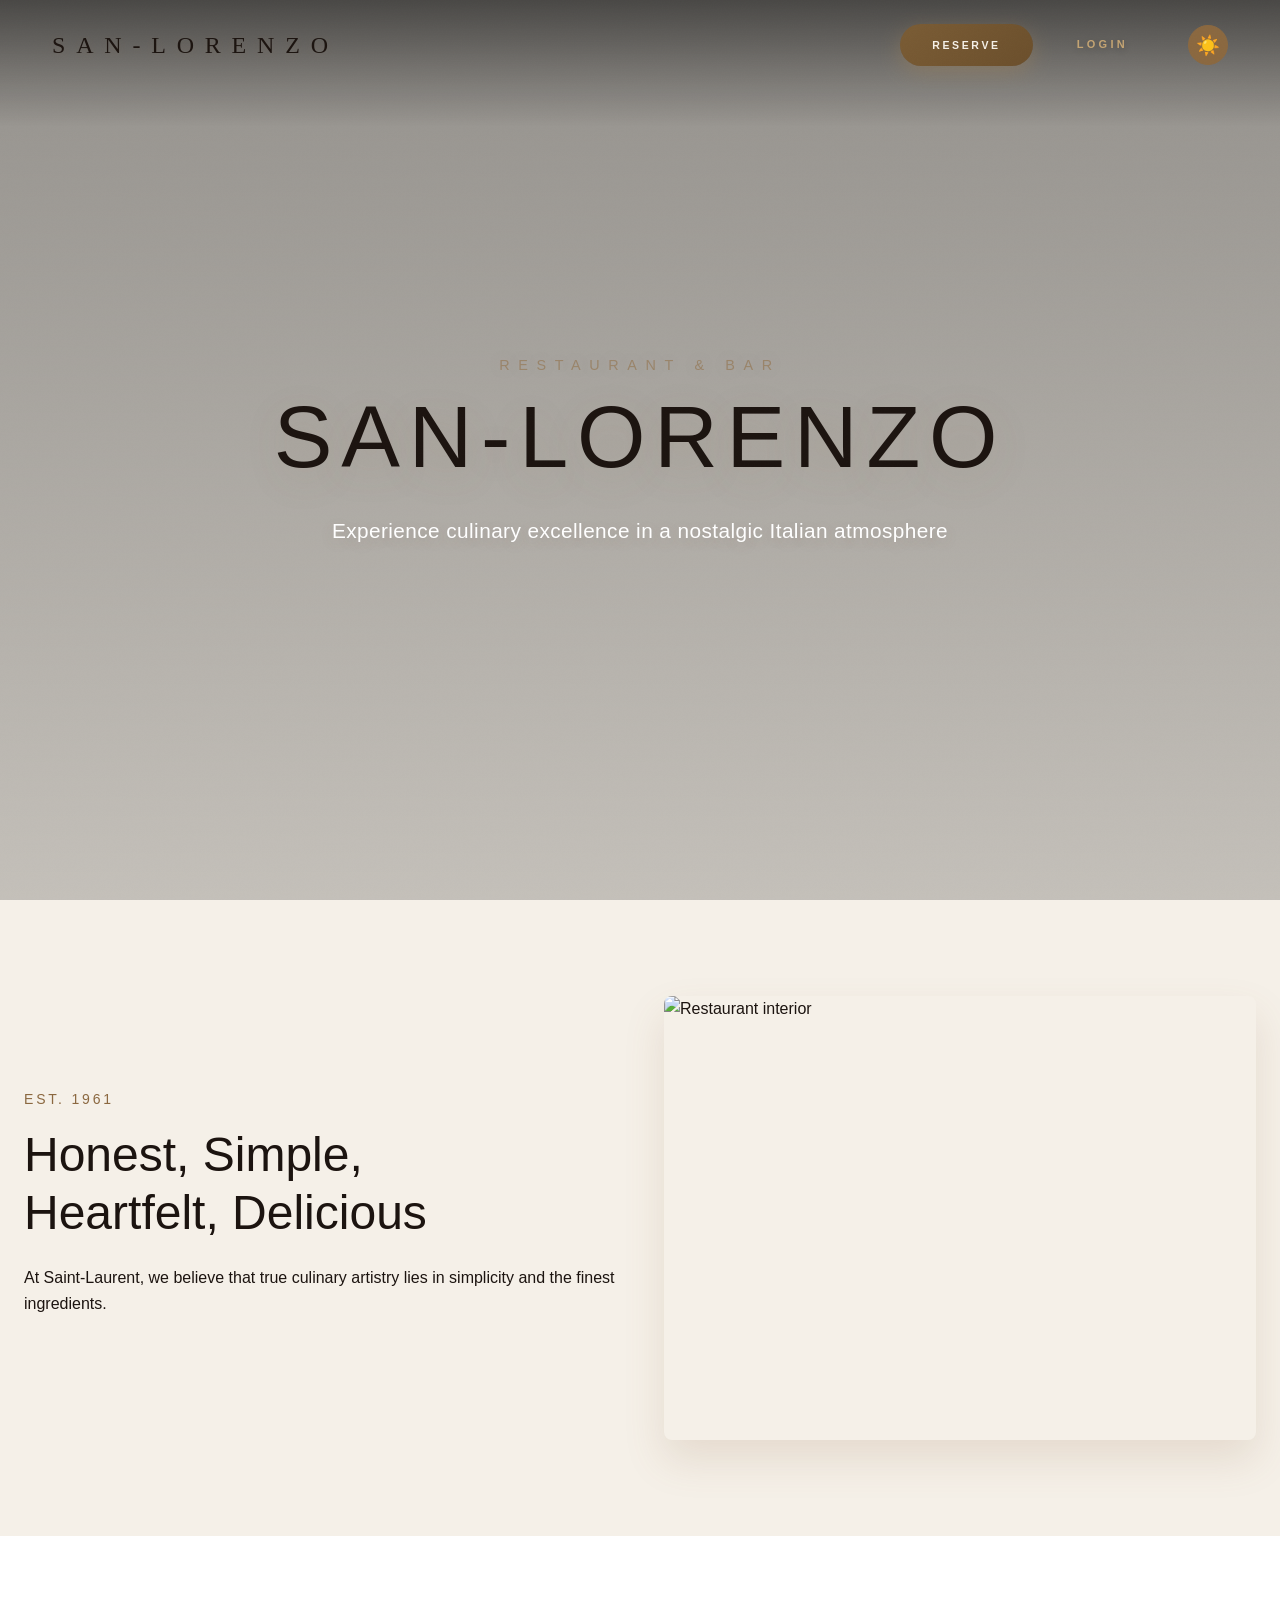
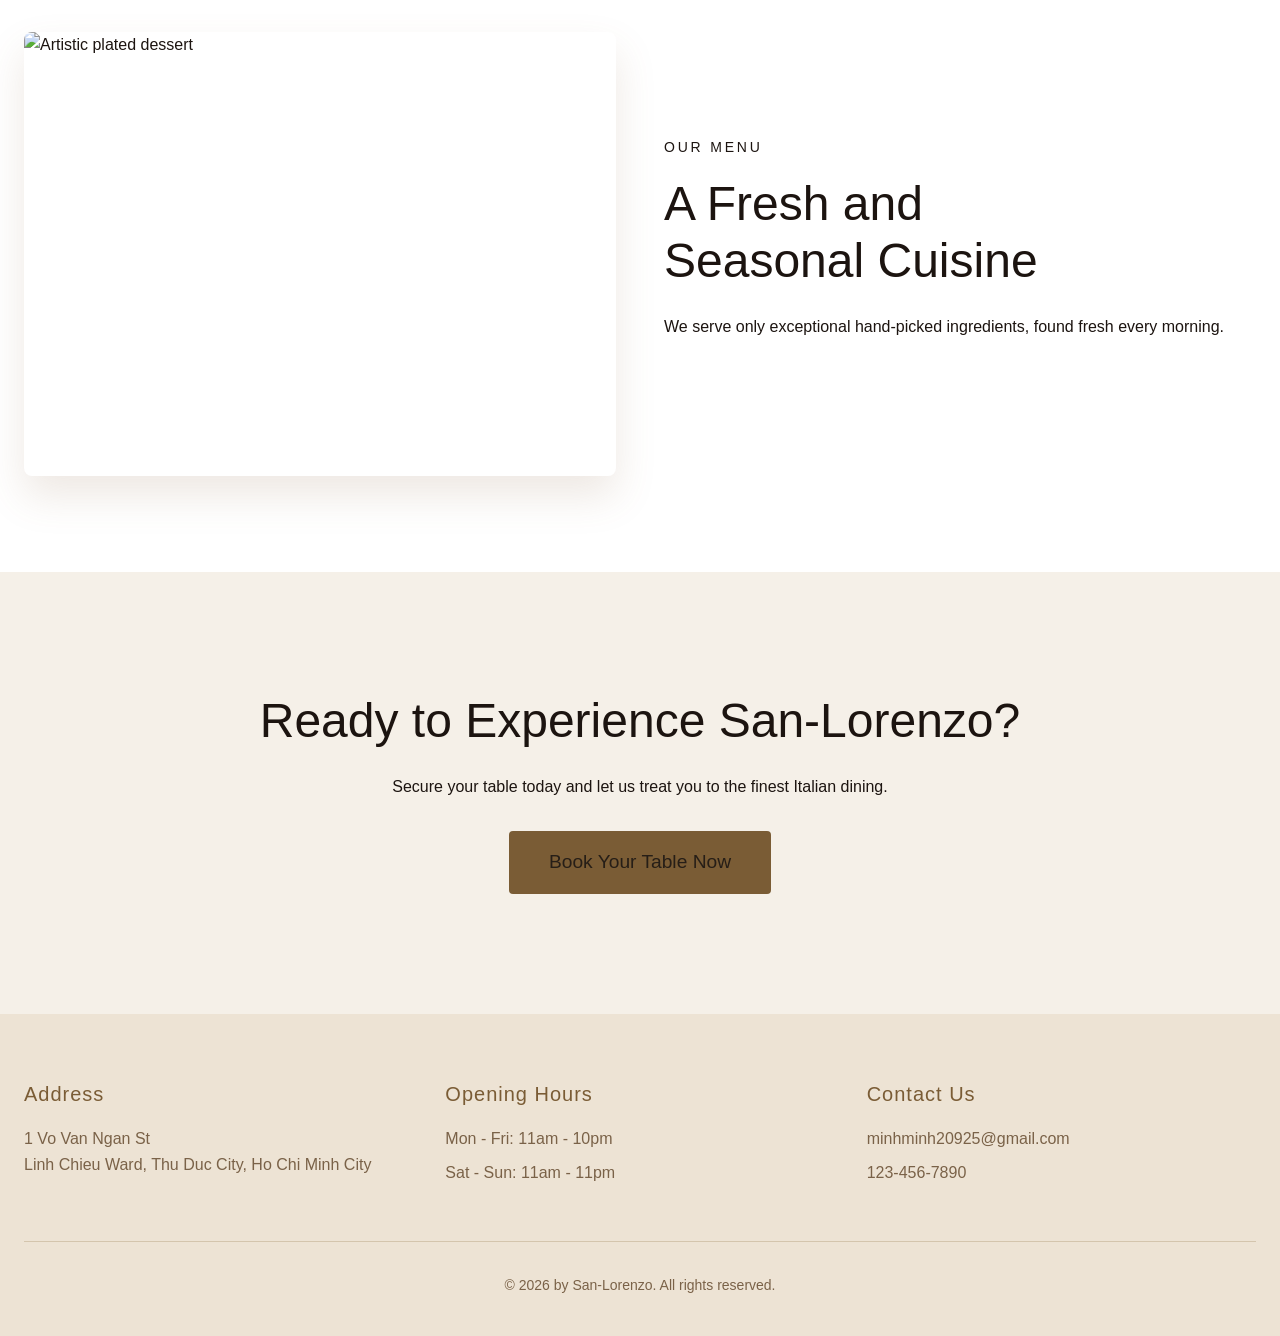
==== commit 56aae76c: "Update scale" ====
--- a/web-customer/index.html
+++ b/web-customer/index.html
@@ -201,7 +201,7 @@
                     </div>
                     <div style="text-align: right; margin-bottom: 24px;">
                         <a href="#" id="show-forgot-btn"
-                            style="color: var(--text-main); font-size: 0.85rem; text-decoration: underline;">Forgot
+                            style="color: var(--text-primary); font-size: 0.85rem; text-decoration: underline;">Forgot
                             password?</a>
                     </div>
                     <button type="submit" class="btn"
